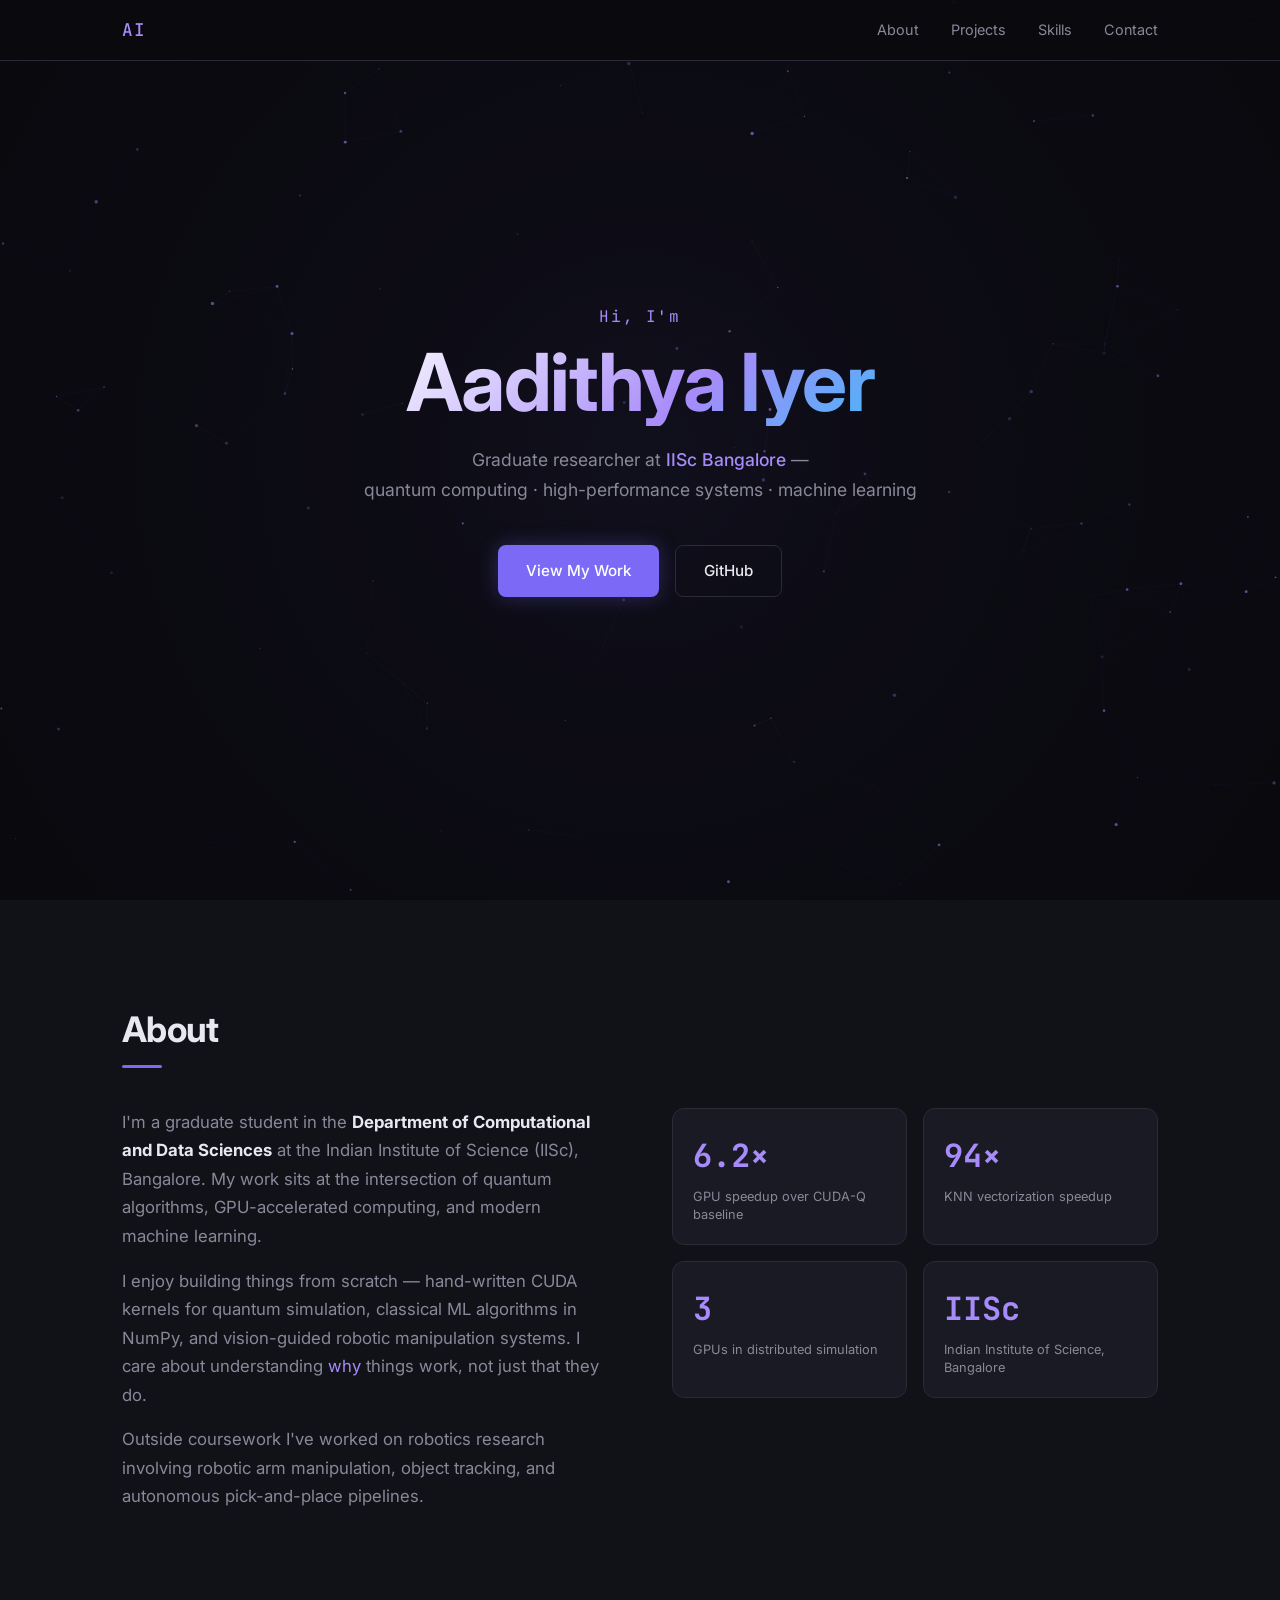
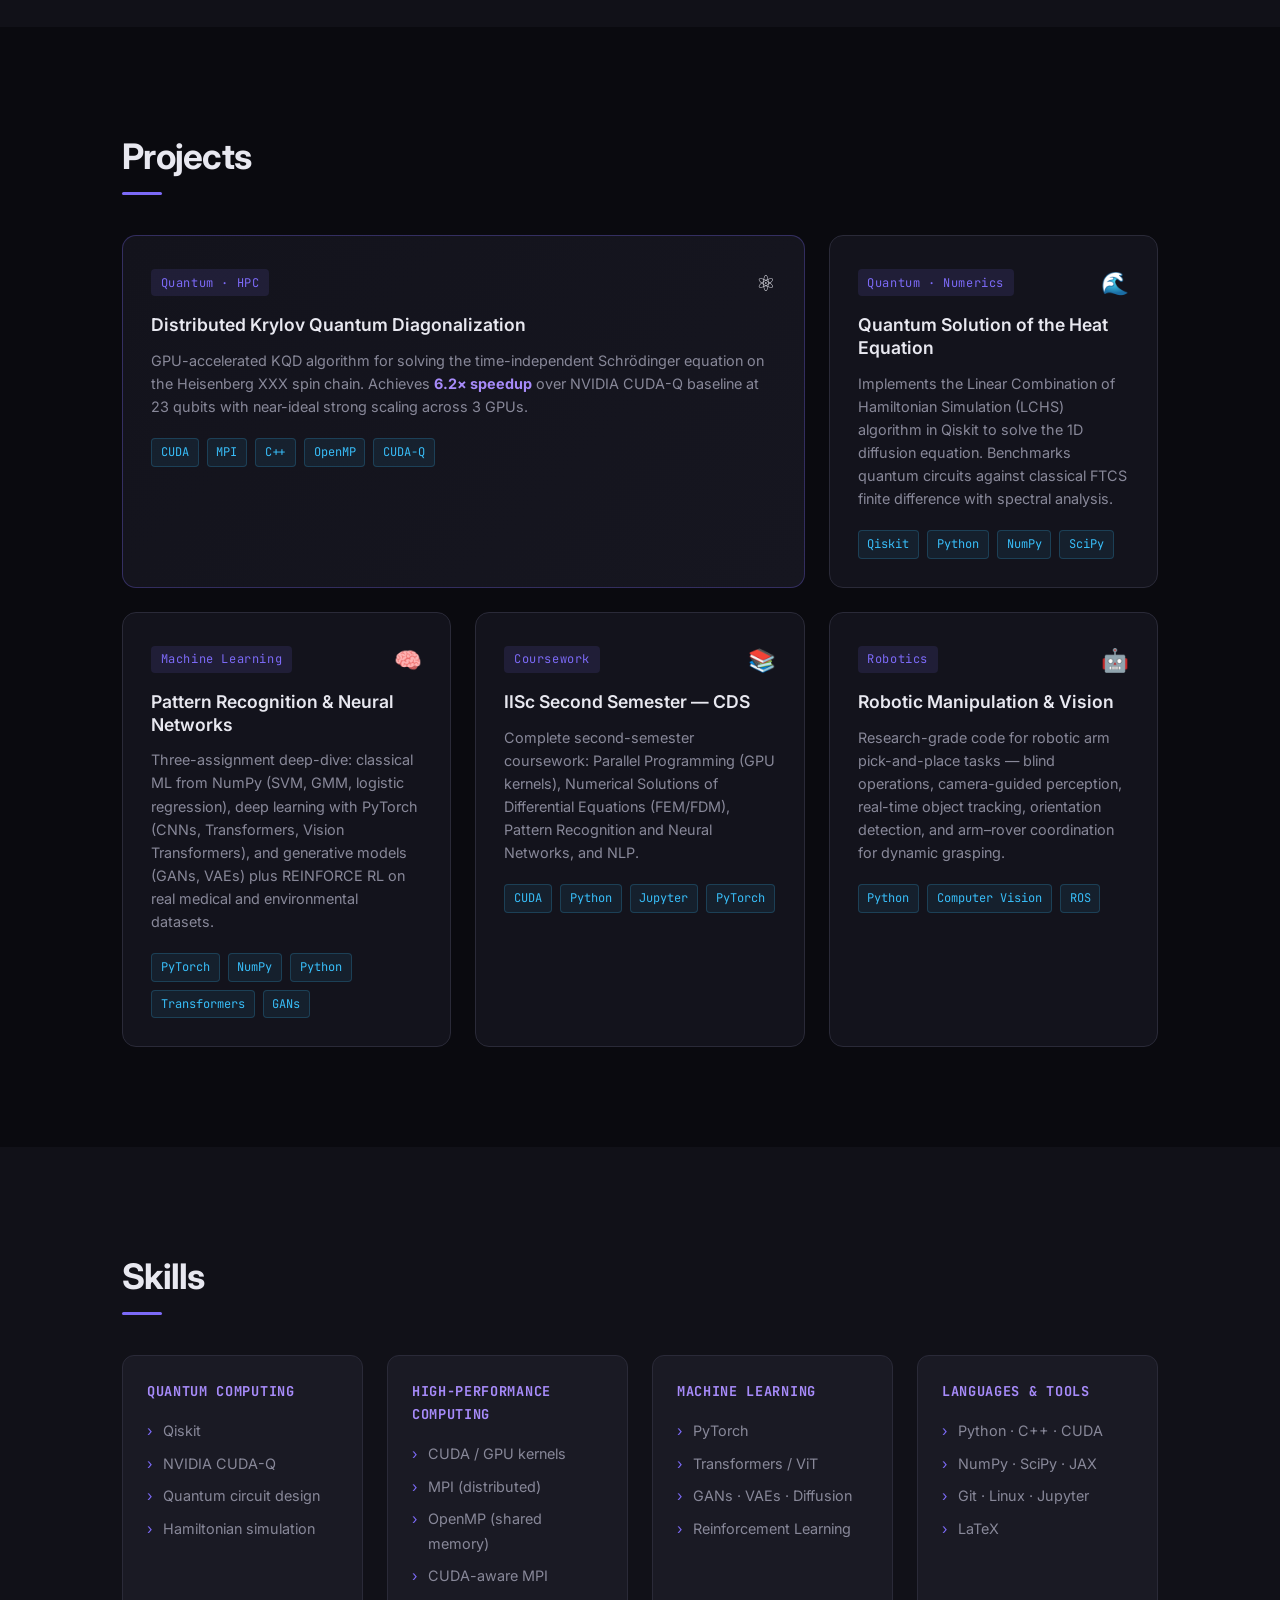
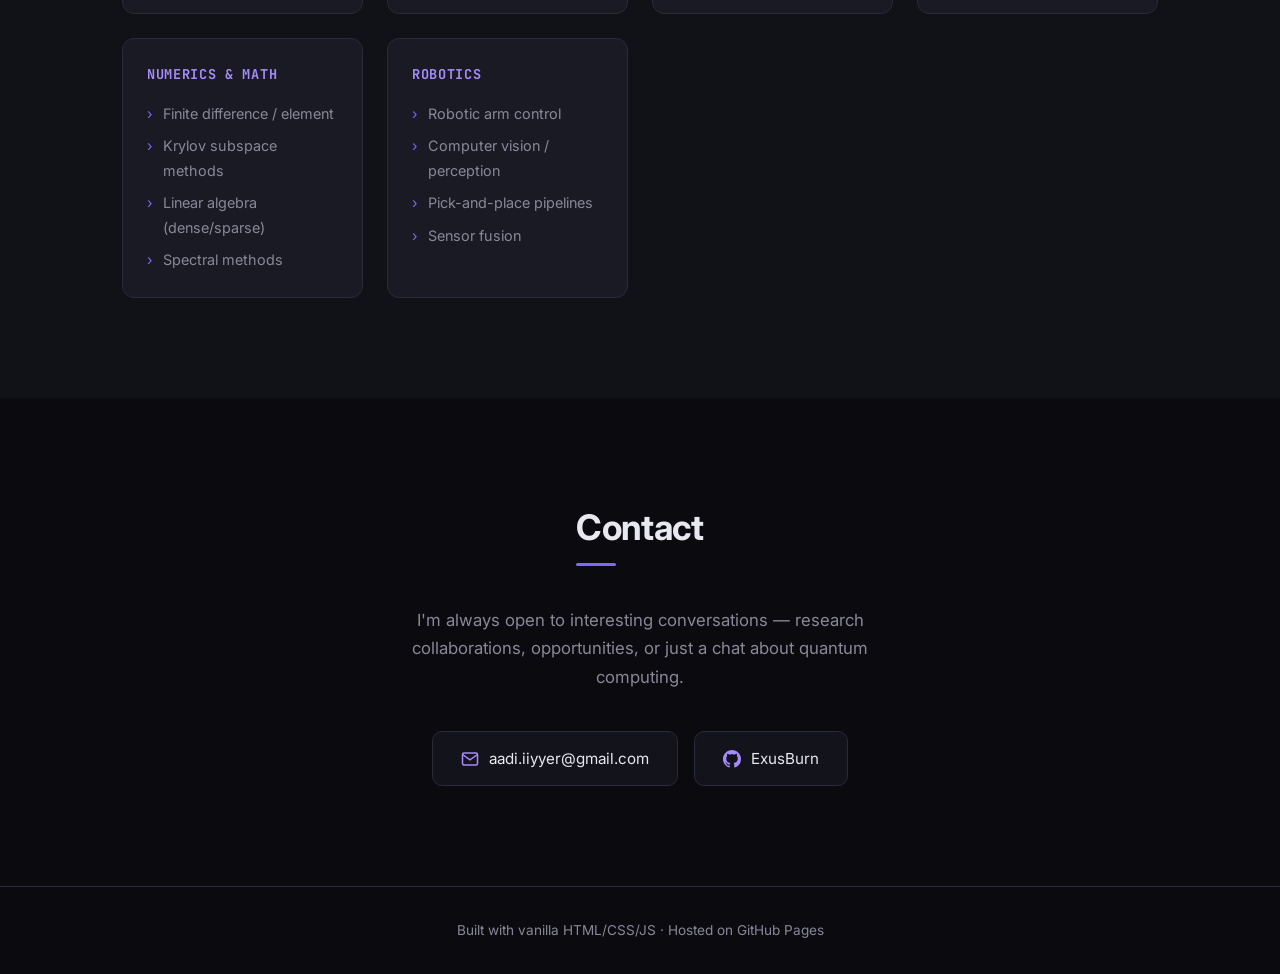
==== index.html @ f9889210 "Initial portfolio" ====
<!DOCTYPE html>
<html lang="en">
<head>
  <meta charset="UTF-8" />
  <meta name="viewport" content="width=device-width, initial-scale=1.0" />
  <title>Aadithya Iyer</title>
  <link rel="stylesheet" href="styles.css" />
  <link rel="preconnect" href="https://fonts.googleapis.com" />
  <link rel="preconnect" href="https://fonts.gstatic.com" crossorigin />
  <link href="https://fonts.googleapis.com/css2?family=Inter:wght@300;400;500;600;700&family=JetBrains+Mono:wght@400;500&display=swap" rel="stylesheet" />
</head>
<body>

  <!-- Navigation -->
  <nav id="navbar">
    <div class="nav-inner">
      <span class="nav-logo">AI</span>
      <ul class="nav-links">
        <li><a href="#about">About</a></li>
        <li><a href="#projects">Projects</a></li>
        <li><a href="#skills">Skills</a></li>
        <li><a href="#contact">Contact</a></li>
      </ul>
    </div>
  </nav>

  <!-- Hero -->
  <section id="hero">
    <div class="hero-content">
      <p class="hero-greeting">Hi, I'm</p>
      <h1 class="hero-name">Aadithya Iyer</h1>
      <p class="hero-tagline">
        Graduate researcher at <span class="accent">IISc Bangalore</span> —<br />
        quantum computing · high-performance systems · machine learning
      </p>
      <div class="hero-cta">
        <a href="#projects" class="btn btn-primary">View My Work</a>
        <a href="https://github.com/ExusBurn" target="_blank" rel="noopener" class="btn btn-ghost">GitHub</a>
      </div>
    </div>
    <div class="hero-bg">
      <canvas id="particle-canvas"></canvas>
    </div>
  </section>

  <!-- About -->
  <section id="about">
    <div class="container">
      <h2 class="section-title">About</h2>
      <div class="about-grid">
        <div class="about-text">
          <p>
            I'm a graduate student in the <strong>Department of Computational and Data Sciences</strong>
            at the Indian Institute of Science (IISc), Bangalore. My work sits at the intersection of
            quantum algorithms, GPU-accelerated computing, and modern machine learning.
          </p>
          <p>
            I enjoy building things from scratch — hand-written CUDA kernels for quantum simulation,
            classical ML algorithms in NumPy, and vision-guided robotic manipulation systems. I care
            about understanding <em>why</em> things work, not just that they do.
          </p>
          <p>
            Outside coursework I've worked on robotics research involving robotic arm manipulation,
            object tracking, and autonomous pick-and-place pipelines.
          </p>
        </div>
        <div class="about-stats">
          <div class="stat-card">
            <span class="stat-num">6.2×</span>
            <span class="stat-label">GPU speedup over CUDA-Q baseline</span>
          </div>
          <div class="stat-card">
            <span class="stat-num">94×</span>
            <span class="stat-label">KNN vectorization speedup</span>
          </div>
          <div class="stat-card">
            <span class="stat-num">3</span>
            <span class="stat-label">GPUs in distributed simulation</span>
          </div>
          <div class="stat-card">
            <span class="stat-num">IISc</span>
            <span class="stat-label">Indian Institute of Science, Bangalore</span>
          </div>
        </div>
      </div>
    </div>
  </section>

  <!-- Projects -->
  <section id="projects">
    <div class="container">
      <h2 class="section-title">Projects</h2>
      <div class="projects-grid">

        <a href="https://github.com/ExusBurn/Distributed-Krylov-Quantum-Diagonalization" target="_blank" rel="noopener" class="project-card featured">
          <div class="project-header">
            <span class="project-tag">Quantum · HPC</span>
            <span class="project-icon">⚛</span>
          </div>
          <h3>Distributed Krylov Quantum Diagonalization</h3>
          <p>
            GPU-accelerated KQD algorithm for solving the time-independent Schrödinger equation on the
            Heisenberg XXX spin chain. Achieves <strong>6.2× speedup</strong> over NVIDIA CUDA-Q baseline
            at 23 qubits with near-ideal strong scaling across 3 GPUs.
          </p>
          <div class="project-tech">
            <span>CUDA</span><span>MPI</span><span>C++</span><span>OpenMP</span><span>CUDA-Q</span>
          </div>
        </a>

        <a href="https://github.com/ExusBurn/SolvingLDE_QuantumComputing" target="_blank" rel="noopener" class="project-card">
          <div class="project-header">
            <span class="project-tag">Quantum · Numerics</span>
            <span class="project-icon">🌊</span>
          </div>
          <h3>Quantum Solution of the Heat Equation</h3>
          <p>
            Implements the Linear Combination of Hamiltonian Simulation (LCHS) algorithm in Qiskit to solve
            the 1D diffusion equation. Benchmarks quantum circuits against classical FTCS finite difference
            with spectral analysis.
          </p>
          <div class="project-tech">
            <span>Qiskit</span><span>Python</span><span>NumPy</span><span>SciPy</span>
          </div>
        </a>

        <a href="https://github.com/ExusBurn/PRNN_Assignments" target="_blank" rel="noopener" class="project-card">
          <div class="project-header">
            <span class="project-tag">Machine Learning</span>
            <span class="project-icon">🧠</span>
          </div>
          <h3>Pattern Recognition &amp; Neural Networks</h3>
          <p>
            Three-assignment deep-dive: classical ML from NumPy (SVM, GMM, logistic regression), deep learning
            with PyTorch (CNNs, Transformers, Vision Transformers), and generative models (GANs, VAEs) plus
            REINFORCE RL on real medical and environmental datasets.
          </p>
          <div class="project-tech">
            <span>PyTorch</span><span>NumPy</span><span>Python</span><span>Transformers</span><span>GANs</span>
          </div>
        </a>

        <a href="https://github.com/ExusBurn/IIScSecondSem" target="_blank" rel="noopener" class="project-card">
          <div class="project-header">
            <span class="project-tag">Coursework</span>
            <span class="project-icon">📚</span>
          </div>
          <h3>IISc Second Semester — CDS</h3>
          <p>
            Complete second-semester coursework: Parallel Programming (GPU kernels), Numerical Solutions of
            Differential Equations (FEM/FDM), Pattern Recognition and Neural Networks, and NLP.
          </p>
          <div class="project-tech">
            <span>CUDA</span><span>Python</span><span>Jupyter</span><span>PyTorch</span>
          </div>
        </a>

        <a href="https://github.com/ExusBurn/Codes" target="_blank" rel="noopener" class="project-card">
          <div class="project-header">
            <span class="project-tag">Robotics</span>
            <span class="project-icon">🤖</span>
          </div>
          <h3>Robotic Manipulation &amp; Vision</h3>
          <p>
            Research-grade code for robotic arm pick-and-place tasks — blind operations, camera-guided
            perception, real-time object tracking, orientation detection, and arm–rover coordination for
            dynamic grasping.
          </p>
          <div class="project-tech">
            <span>Python</span><span>Computer Vision</span><span>ROS</span>
          </div>
        </a>

      </div>
    </div>
  </section>

  <!-- Skills -->
  <section id="skills">
    <div class="container">
      <h2 class="section-title">Skills</h2>
      <div class="skills-grid">
        <div class="skill-group">
          <h4>Quantum Computing</h4>
          <ul>
            <li>Qiskit</li>
            <li>NVIDIA CUDA-Q</li>
            <li>Quantum circuit design</li>
            <li>Hamiltonian simulation</li>
          </ul>
        </div>
        <div class="skill-group">
          <h4>High-Performance Computing</h4>
          <ul>
            <li>CUDA / GPU kernels</li>
            <li>MPI (distributed)</li>
            <li>OpenMP (shared memory)</li>
            <li>CUDA-aware MPI</li>
          </ul>
        </div>
        <div class="skill-group">
          <h4>Machine Learning</h4>
          <ul>
            <li>PyTorch</li>
            <li>Transformers / ViT</li>
            <li>GANs · VAEs · Diffusion</li>
            <li>Reinforcement Learning</li>
          </ul>
        </div>
        <div class="skill-group">
          <h4>Languages &amp; Tools</h4>
          <ul>
            <li>Python · C++ · CUDA</li>
            <li>NumPy · SciPy · JAX</li>
            <li>Git · Linux · Jupyter</li>
            <li>LaTeX</li>
          </ul>
        </div>
        <div class="skill-group">
          <h4>Numerics &amp; Math</h4>
          <ul>
            <li>Finite difference / element</li>
            <li>Krylov subspace methods</li>
            <li>Linear algebra (dense/sparse)</li>
            <li>Spectral methods</li>
          </ul>
        </div>
        <div class="skill-group">
          <h4>Robotics</h4>
          <ul>
            <li>Robotic arm control</li>
            <li>Computer vision / perception</li>
            <li>Pick-and-place pipelines</li>
            <li>Sensor fusion</li>
          </ul>
        </div>
      </div>
    </div>
  </section>

  <!-- Contact -->
  <section id="contact">
    <div class="container">
      <h2 class="section-title">Contact</h2>
      <p class="contact-sub">I'm always open to interesting conversations — research collaborations, opportunities, or just a chat about quantum computing.</p>
      <div class="contact-links">
        <a href="mailto:aadi.iiyyer@gmail.com" class="contact-btn">
          <svg viewBox="0 0 24 24" fill="none" stroke="currentColor" stroke-width="2"><path d="M4 4h16c1.1 0 2 .9 2 2v12c0 1.1-.9 2-2 2H4c-1.1 0-2-.9-2-2V6c0-1.1.9-2 2-2z"/><polyline points="22,6 12,13 2,6"/></svg>
          aadi.iiyyer@gmail.com
        </a>
        <a href="https://github.com/ExusBurn" target="_blank" rel="noopener" class="contact-btn">
          <svg viewBox="0 0 24 24" fill="currentColor"><path d="M12 0C5.37 0 0 5.37 0 12c0 5.31 3.435 9.795 8.205 11.385.6.105.825-.255.825-.57 0-.285-.015-1.23-.015-2.235-3.015.555-3.795-.735-4.035-1.41-.135-.345-.72-1.41-1.23-1.695-.42-.225-1.02-.78-.015-.795.945-.015 1.62.87 1.845 1.23 1.08 1.815 2.805 1.305 3.495.99.105-.78.42-1.305.765-1.605-2.67-.3-5.46-1.335-5.46-5.925 0-1.305.465-2.385 1.23-3.225-.12-.3-.54-1.53.12-3.18 0 0 1.005-.315 3.3 1.23.96-.27 1.98-.405 3-.405s2.04.135 3 .405c2.295-1.56 3.3-1.23 3.3-1.23.66 1.65.24 2.88.12 3.18.765.84 1.23 1.905 1.23 3.225 0 4.605-2.805 5.625-5.475 5.925.435.375.81 1.095.81 2.22 0 1.605-.015 2.895-.015 3.3 0 .315.225.69.825.57A12.02 12.02 0 0 0 24 12c0-6.63-5.37-12-12-12z"/></svg>
          ExusBurn
        </a>
      </div>
    </div>
  </section>

  <footer>
    <p>Built with vanilla HTML/CSS/JS · Hosted on GitHub Pages</p>
  </footer>

  <script src="script.js"></script>
</body>
</html>
---- styles.css ----
/* ── Reset & Base ── */
*, *::before, *::after { box-sizing: border-box; margin: 0; padding: 0; }

:root {
  --bg:        #0a0a0f;
  --bg2:       #111118;
  --bg3:       #1a1a24;
  --border:    #2a2a38;
  --text:      #e8e8f0;
  --muted:     #888899;
  --accent:    #7c6af7;
  --accent2:   #a78bfa;
  --accent3:   #38bdf8;
  --card-bg:   #13131c;
  --font:      'Inter', sans-serif;
  --mono:      'JetBrains Mono', monospace;
}

html { scroll-behavior: smooth; }

body {
  background: var(--bg);
  color: var(--text);
  font-family: var(--font);
  font-size: 16px;
  line-height: 1.7;
  overflow-x: hidden;
}

a { color: inherit; text-decoration: none; }

/* ── Scrollbar ── */
::-webkit-scrollbar { width: 6px; }
::-webkit-scrollbar-track { background: var(--bg); }
::-webkit-scrollbar-thumb { background: var(--border); border-radius: 3px; }

/* ── Container ── */
.container {
  max-width: 1100px;
  margin: 0 auto;
  padding: 0 2rem;
}

/* ── Nav ── */
#navbar {
  position: fixed;
  top: 0; left: 0; right: 0;
  z-index: 100;
  background: rgba(10, 10, 15, 0.85);
  backdrop-filter: blur(12px);
  border-bottom: 1px solid var(--border);
  transition: background 0.3s;
}

.nav-inner {
  max-width: 1100px;
  margin: 0 auto;
  padding: 0 2rem;
  height: 60px;
  display: flex;
  align-items: center;
  justify-content: space-between;
}

.nav-logo {
  font-family: var(--mono);
  font-weight: 500;
  font-size: 1.1rem;
  color: var(--accent2);
  letter-spacing: 0.05em;
}

.nav-links {
  display: flex;
  gap: 2rem;
  list-style: none;
}

.nav-links a {
  font-size: 0.9rem;
  color: var(--muted);
  transition: color 0.2s;
}

.nav-links a:hover { color: var(--text); }

/* ── Hero ── */
#hero {
  position: relative;
  min-height: 100vh;
  display: flex;
  align-items: center;
  justify-content: center;
  text-align: center;
  overflow: hidden;
}

.hero-bg {
  position: absolute;
  inset: 0;
  z-index: 0;
}

#particle-canvas {
  width: 100%;
  height: 100%;
}

.hero-content {
  position: relative;
  z-index: 1;
  max-width: 700px;
  padding: 0 2rem;
}

.hero-greeting {
  font-size: 1rem;
  color: var(--accent2);
  font-family: var(--mono);
  letter-spacing: 0.1em;
  margin-bottom: 0.5rem;
  opacity: 0;
  animation: fadeUp 0.6s ease forwards 0.2s;
}

.hero-name {
  font-size: clamp(2.5rem, 7vw, 5rem);
  font-weight: 700;
  line-height: 1.1;
  letter-spacing: -0.02em;
  margin-bottom: 1.2rem;
  background: linear-gradient(135deg, #fff 0%, var(--accent2) 60%, var(--accent3) 100%);
  -webkit-background-clip: text;
  -webkit-text-fill-color: transparent;
  background-clip: text;
  opacity: 0;
  animation: fadeUp 0.6s ease forwards 0.4s;
}

.hero-tagline {
  font-size: 1.1rem;
  color: var(--muted);
  margin-bottom: 2.5rem;
  opacity: 0;
  animation: fadeUp 0.6s ease forwards 0.6s;
}

.hero-tagline .accent { color: var(--accent2); font-weight: 500; }

.hero-cta {
  display: flex;
  gap: 1rem;
  justify-content: center;
  flex-wrap: wrap;
  opacity: 0;
  animation: fadeUp 0.6s ease forwards 0.8s;
}

/* ── Buttons ── */
.btn {
  display: inline-flex;
  align-items: center;
  gap: 0.5rem;
  padding: 0.75rem 1.75rem;
  border-radius: 8px;
  font-size: 0.95rem;
  font-weight: 500;
  transition: all 0.2s;
  cursor: pointer;
  border: none;
}

.btn-primary {
  background: var(--accent);
  color: #fff;
  box-shadow: 0 0 20px rgba(124, 106, 247, 0.3);
}

.btn-primary:hover {
  background: var(--accent2);
  transform: translateY(-2px);
  box-shadow: 0 4px 30px rgba(124, 106, 247, 0.5);
}

.btn-ghost {
  background: transparent;
  color: var(--text);
  border: 1px solid var(--border);
}

.btn-ghost:hover {
  border-color: var(--accent);
  color: var(--accent2);
  transform: translateY(-2px);
}

/* ── Section shared ── */
section {
  padding: 100px 0;
}

.section-title {
  font-size: clamp(1.6rem, 3vw, 2.2rem);
  font-weight: 700;
  margin-bottom: 3rem;
  letter-spacing: -0.02em;
  position: relative;
  display: inline-block;
}

.section-title::after {
  content: '';
  position: absolute;
  left: 0; bottom: -8px;
  width: 40px; height: 3px;
  background: var(--accent);
  border-radius: 2px;
}

/* ── About ── */
#about { background: var(--bg2); }

.about-grid {
  display: grid;
  grid-template-columns: 1fr 1fr;
  gap: 4rem;
  align-items: start;
}

.about-text p {
  color: var(--muted);
  margin-bottom: 1rem;
  font-size: 1.05rem;
}

.about-text strong { color: var(--text); }
.about-text em { color: var(--accent2); font-style: normal; }

.about-stats {
  display: grid;
  grid-template-columns: 1fr 1fr;
  gap: 1rem;
}

.stat-card {
  background: var(--bg3);
  border: 1px solid var(--border);
  border-radius: 12px;
  padding: 1.25rem;
  display: flex;
  flex-direction: column;
  gap: 0.3rem;
  transition: border-color 0.2s, transform 0.2s;
}

.stat-card:hover {
  border-color: var(--accent);
  transform: translateY(-3px);
}

.stat-num {
  font-size: 2rem;
  font-weight: 700;
  font-family: var(--mono);
  color: var(--accent2);
}

.stat-label {
  font-size: 0.8rem;
  color: var(--muted);
  line-height: 1.4;
}

/* ── Projects ── */
#projects { background: var(--bg); }

.projects-grid {
  display: grid;
  grid-template-columns: repeat(auto-fill, minmax(320px, 1fr));
  gap: 1.5rem;
}

.project-card {
  display: block;
  background: var(--card-bg);
  border: 1px solid var(--border);
  border-radius: 14px;
  padding: 1.75rem;
  transition: all 0.25s;
  position: relative;
  overflow: hidden;
}

.project-card::before {
  content: '';
  position: absolute;
  inset: 0;
  background: radial-gradient(600px circle at var(--mouse-x, 50%) var(--mouse-y, 50%), rgba(124, 106, 247, 0.06), transparent 40%);
  opacity: 0;
  transition: opacity 0.3s;
}

.project-card:hover::before { opacity: 1; }

.project-card:hover {
  border-color: var(--accent);
  transform: translateY(-5px);
  box-shadow: 0 8px 40px rgba(124, 106, 247, 0.15);
}

.project-card.featured {
  grid-column: span 2;
  border-color: rgba(124, 106, 247, 0.3);
  background: linear-gradient(135deg, #13131c 0%, #161620 100%);
}

.project-header {
  display: flex;
  justify-content: space-between;
  align-items: center;
  margin-bottom: 0.75rem;
}

.project-tag {
  font-size: 0.75rem;
  font-family: var(--mono);
  color: var(--accent);
  background: rgba(124, 106, 247, 0.12);
  padding: 0.2rem 0.6rem;
  border-radius: 4px;
  letter-spacing: 0.05em;
}

.project-icon { font-size: 1.4rem; }

.project-card h3 {
  font-size: 1.1rem;
  font-weight: 600;
  margin-bottom: 0.75rem;
  color: var(--text);
  line-height: 1.3;
}

.project-card p {
  font-size: 0.9rem;
  color: var(--muted);
  line-height: 1.6;
  margin-bottom: 1.25rem;
}

.project-card strong { color: var(--accent2); }

.project-tech {
  display: flex;
  flex-wrap: wrap;
  gap: 0.5rem;
}

.project-tech span {
  font-size: 0.75rem;
  font-family: var(--mono);
  color: var(--accent3);
  background: rgba(56, 189, 248, 0.08);
  border: 1px solid rgba(56, 189, 248, 0.2);
  padding: 0.2rem 0.55rem;
  border-radius: 4px;
}

/* ── Skills ── */
#skills { background: var(--bg2); }

.skills-grid {
  display: grid;
  grid-template-columns: repeat(auto-fill, minmax(200px, 1fr));
  gap: 1.5rem;
}

.skill-group {
  background: var(--bg3);
  border: 1px solid var(--border);
  border-radius: 12px;
  padding: 1.5rem;
  transition: border-color 0.2s;
}

.skill-group:hover { border-color: var(--accent); }

.skill-group h4 {
  font-size: 0.85rem;
  font-family: var(--mono);
  color: var(--accent2);
  letter-spacing: 0.05em;
  text-transform: uppercase;
  margin-bottom: 1rem;
}

.skill-group ul {
  list-style: none;
  display: flex;
  flex-direction: column;
  gap: 0.5rem;
}

.skill-group li {
  font-size: 0.9rem;
  color: var(--muted);
  padding-left: 1rem;
  position: relative;
}

.skill-group li::before {
  content: '›';
  position: absolute;
  left: 0;
  color: var(--accent);
}

/* ── Contact ── */
#contact { background: var(--bg); text-align: center; }

.contact-sub {
  color: var(--muted);
  max-width: 500px;
  margin: 0 auto 2.5rem;
  font-size: 1.05rem;
}

.contact-links {
  display: flex;
  gap: 1rem;
  justify-content: center;
  flex-wrap: wrap;
}

.contact-btn {
  display: inline-flex;
  align-items: center;
  gap: 0.6rem;
  padding: 0.85rem 1.75rem;
  border-radius: 10px;
  border: 1px solid var(--border);
  background: var(--card-bg);
  font-size: 0.95rem;
  color: var(--text);
  transition: all 0.2s;
}

.contact-btn svg {
  width: 18px;
  height: 18px;
  color: var(--accent2);
  flex-shrink: 0;
}

.contact-btn:hover {
  border-color: var(--accent);
  transform: translateY(-3px);
  box-shadow: 0 4px 20px rgba(124, 106, 247, 0.2);
  color: var(--accent2);
}

/* ── Footer ── */
footer {
  text-align: center;
  padding: 2rem;
  border-top: 1px solid var(--border);
  color: var(--muted);
  font-size: 0.85rem;
}

/* ── Animations ── */
@keyframes fadeUp {
  from { opacity: 0; transform: translateY(20px); }
  to   { opacity: 1; transform: translateY(0); }
}

.reveal {
  opacity: 0;
  transform: translateY(30px);
  transition: opacity 0.6s ease, transform 0.6s ease;
}

.reveal.visible {
  opacity: 1;
  transform: translateY(0);
}

/* ── Responsive ── */
@media (max-width: 768px) {
  .about-grid {
    grid-template-columns: 1fr;
    gap: 2.5rem;
  }

  .project-card.featured {
    grid-column: span 1;
  }

  .nav-links {
    gap: 1.2rem;
  }

  section { padding: 70px 0; }
}

@media (max-width: 480px) {
  .nav-links { display: none; }
  .about-stats { grid-template-columns: 1fr 1fr; }
}
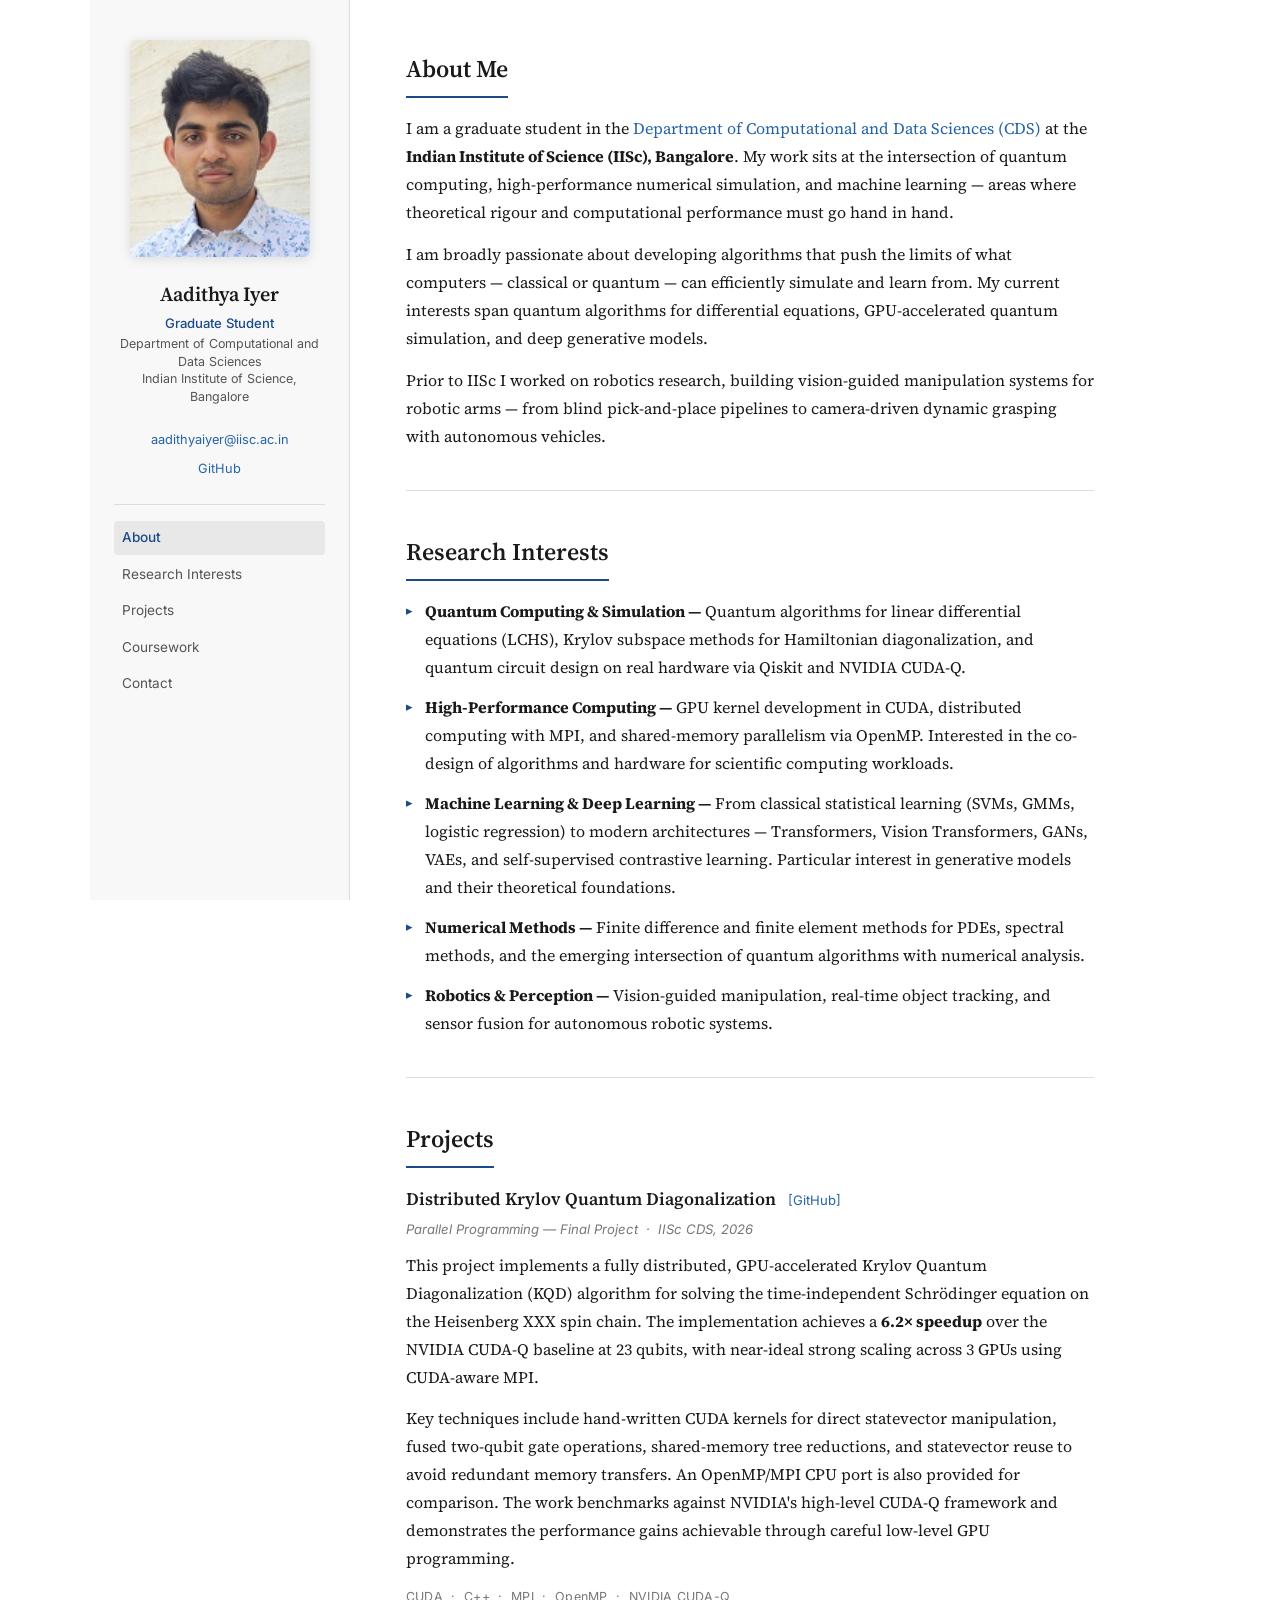
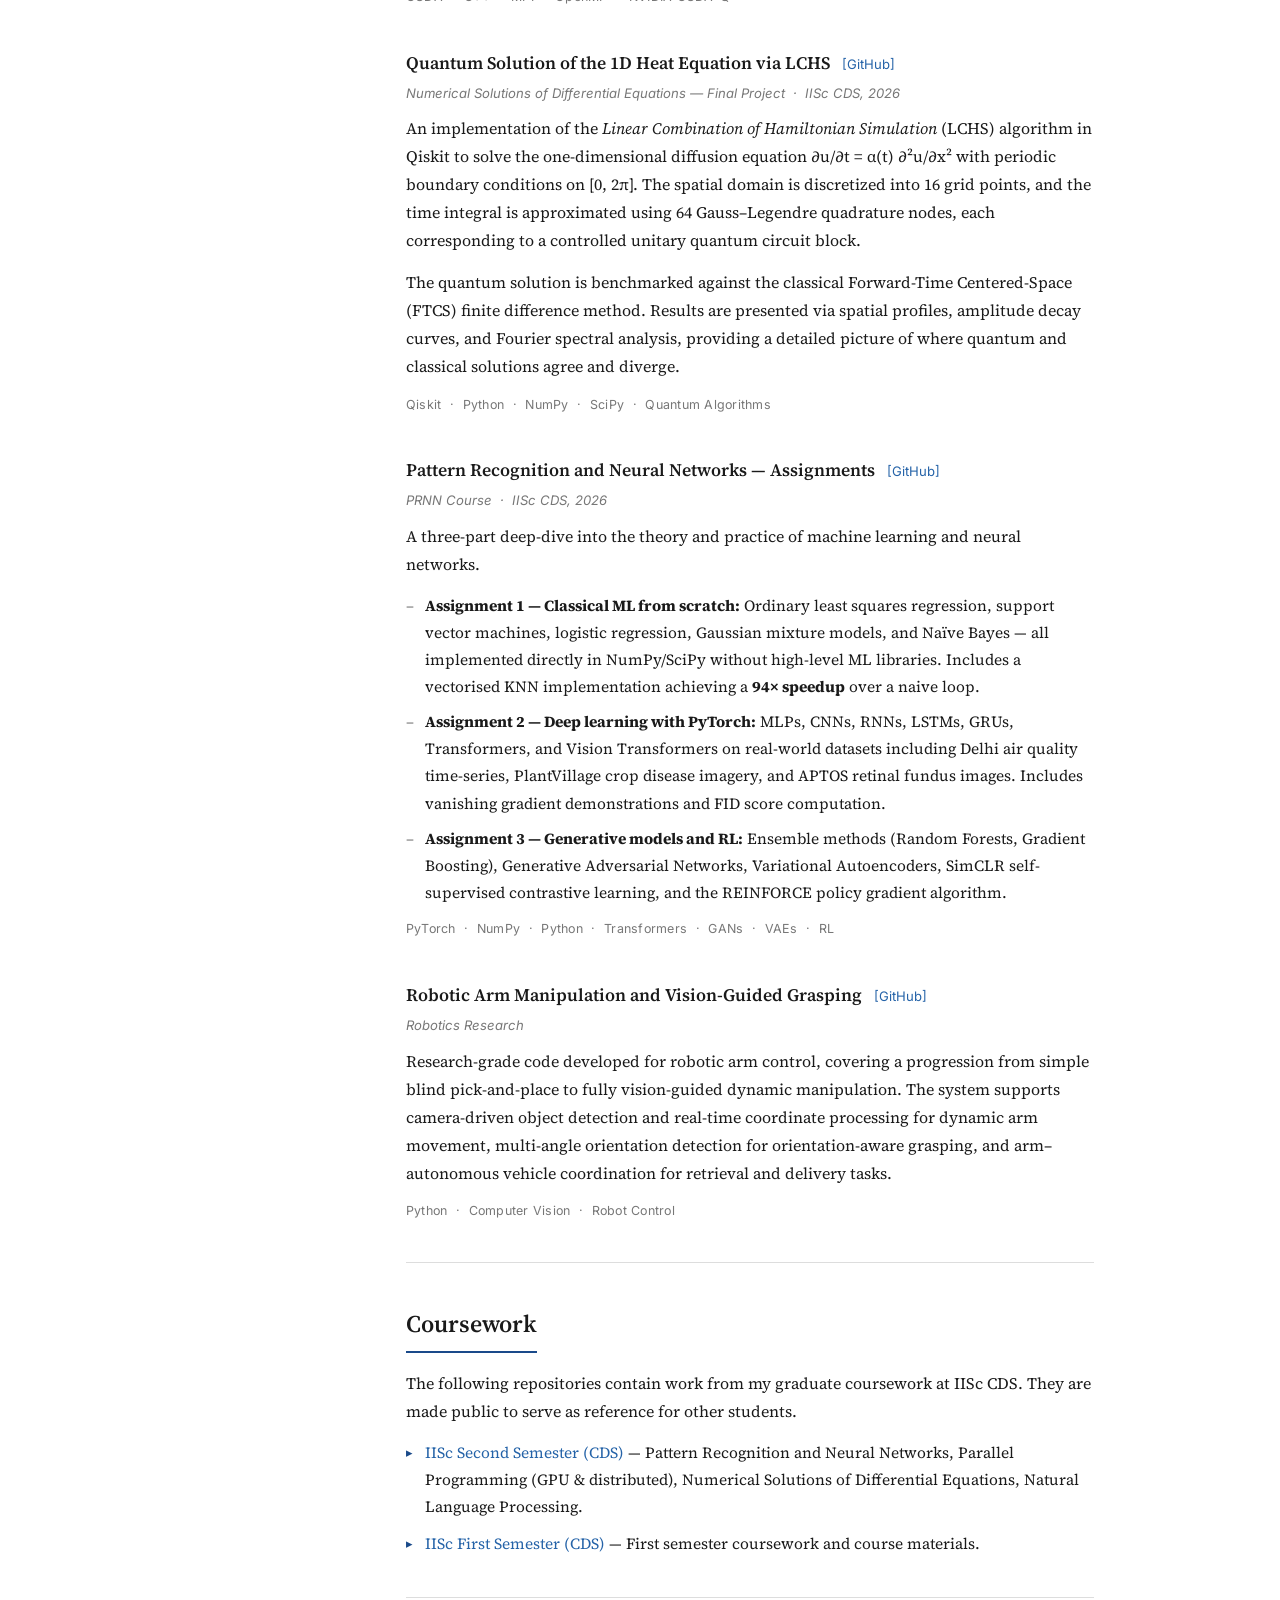
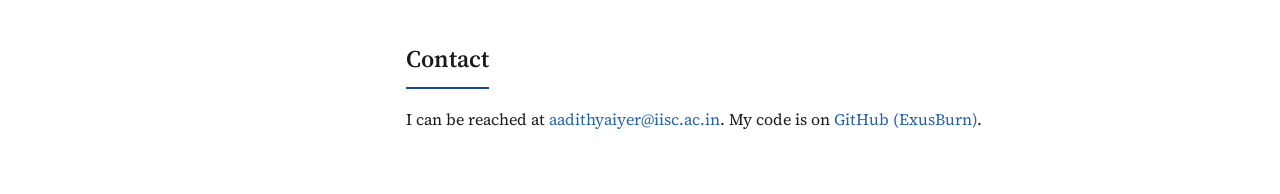
==== commit 9549fbed: "Redesign: academic CV style" ====
--- a/index.html
+++ b/index.html
@@ -6,259 +6,233 @@
   <title>Aadithya Iyer</title>
   <link rel="stylesheet" href="styles.css" />
   <link rel="preconnect" href="https://fonts.googleapis.com" />
-  <link rel="preconnect" href="https://fonts.gstatic.com" crossorigin />
-  <link href="https://fonts.googleapis.com/css2?family=Inter:wght@300;400;500;600;700&family=JetBrains+Mono:wght@400;500&display=swap" rel="stylesheet" />
+  <link href="https://fonts.googleapis.com/css2?family=Source+Serif+4:ital,wght@0,300;0,400;0,600;1,400&family=Inter:wght@400;500;600&display=swap" rel="stylesheet" />
 </head>
 <body>
 
-  <!-- Navigation -->
-  <nav id="navbar">
-    <div class="nav-inner">
-      <span class="nav-logo">AI</span>
-      <ul class="nav-links">
-        <li><a href="#about">About</a></li>
-        <li><a href="#projects">Projects</a></li>
-        <li><a href="#skills">Skills</a></li>
-        <li><a href="#contact">Contact</a></li>
-      </ul>
-    </div>
-  </nav>
-
-  <!-- Hero -->
-  <section id="hero">
-    <div class="hero-content">
-      <p class="hero-greeting">Hi, I'm</p>
-      <h1 class="hero-name">Aadithya Iyer</h1>
-      <p class="hero-tagline">
-        Graduate researcher at <span class="accent">IISc Bangalore</span> —<br />
-        quantum computing · high-performance systems · machine learning
-      </p>
-      <div class="hero-cta">
-        <a href="#projects" class="btn btn-primary">View My Work</a>
-        <a href="https://github.com/ExusBurn" target="_blank" rel="noopener" class="btn btn-ghost">GitHub</a>
+  <div class="page-wrapper">
+
+    <!-- Left sidebar / nav -->
+    <aside class="sidebar">
+      <div class="sidebar-photo">
+        <img src="photo.jpg" alt="Aadithya Iyer" onerror="this.style.display='none'" />
       </div>
-    </div>
-    <div class="hero-bg">
-      <canvas id="particle-canvas"></canvas>
-    </div>
-  </section>
-
-  <!-- About -->
-  <section id="about">
-    <div class="container">
-      <h2 class="section-title">About</h2>
-      <div class="about-grid">
-        <div class="about-text">
-          <p>
-            I'm a graduate student in the <strong>Department of Computational and Data Sciences</strong>
-            at the Indian Institute of Science (IISc), Bangalore. My work sits at the intersection of
-            quantum algorithms, GPU-accelerated computing, and modern machine learning.
-          </p>
-          <p>
-            I enjoy building things from scratch — hand-written CUDA kernels for quantum simulation,
-            classical ML algorithms in NumPy, and vision-guided robotic manipulation systems. I care
-            about understanding <em>why</em> things work, not just that they do.
-          </p>
-          <p>
-            Outside coursework I've worked on robotics research involving robotic arm manipulation,
-            object tracking, and autonomous pick-and-place pipelines.
-          </p>
-        </div>
-        <div class="about-stats">
-          <div class="stat-card">
-            <span class="stat-num">6.2×</span>
-            <span class="stat-label">GPU speedup over CUDA-Q baseline</span>
-          </div>
-          <div class="stat-card">
-            <span class="stat-num">94×</span>
-            <span class="stat-label">KNN vectorization speedup</span>
-          </div>
-          <div class="stat-card">
-            <span class="stat-num">3</span>
-            <span class="stat-label">GPUs in distributed simulation</span>
-          </div>
-          <div class="stat-card">
-            <span class="stat-num">IISc</span>
-            <span class="stat-label">Indian Institute of Science, Bangalore</span>
-          </div>
-        </div>
+      <div class="sidebar-info">
+        <h1 class="sidebar-name">Aadithya Iyer</h1>
+        <p class="sidebar-title">Graduate Student</p>
+        <p class="sidebar-affil">Department of Computational and Data Sciences</p>
+        <p class="sidebar-affil">Indian Institute of Science, Bangalore</p>
       </div>
-    </div>
-  </section>
-
-  <!-- Projects -->
-  <section id="projects">
-    <div class="container">
-      <h2 class="section-title">Projects</h2>
-      <div class="projects-grid">
-
-        <a href="https://github.com/ExusBurn/Distributed-Krylov-Quantum-Diagonalization" target="_blank" rel="noopener" class="project-card featured">
-          <div class="project-header">
-            <span class="project-tag">Quantum · HPC</span>
-            <span class="project-icon">⚛</span>
-          </div>
-          <h3>Distributed Krylov Quantum Diagonalization</h3>
-          <p>
-            GPU-accelerated KQD algorithm for solving the time-independent Schrödinger equation on the
-            Heisenberg XXX spin chain. Achieves <strong>6.2× speedup</strong> over NVIDIA CUDA-Q baseline
-            at 23 qubits with near-ideal strong scaling across 3 GPUs.
-          </p>
-          <div class="project-tech">
-            <span>CUDA</span><span>MPI</span><span>C++</span><span>OpenMP</span><span>CUDA-Q</span>
-          </div>
-        </a>
-
-        <a href="https://github.com/ExusBurn/SolvingLDE_QuantumComputing" target="_blank" rel="noopener" class="project-card">
-          <div class="project-header">
-            <span class="project-tag">Quantum · Numerics</span>
-            <span class="project-icon">🌊</span>
-          </div>
-          <h3>Quantum Solution of the Heat Equation</h3>
-          <p>
-            Implements the Linear Combination of Hamiltonian Simulation (LCHS) algorithm in Qiskit to solve
-            the 1D diffusion equation. Benchmarks quantum circuits against classical FTCS finite difference
-            with spectral analysis.
-          </p>
-          <div class="project-tech">
-            <span>Qiskit</span><span>Python</span><span>NumPy</span><span>SciPy</span>
-          </div>
-        </a>
-
-        <a href="https://github.com/ExusBurn/PRNN_Assignments" target="_blank" rel="noopener" class="project-card">
-          <div class="project-header">
-            <span class="project-tag">Machine Learning</span>
-            <span class="project-icon">🧠</span>
-          </div>
-          <h3>Pattern Recognition &amp; Neural Networks</h3>
-          <p>
-            Three-assignment deep-dive: classical ML from NumPy (SVM, GMM, logistic regression), deep learning
-            with PyTorch (CNNs, Transformers, Vision Transformers), and generative models (GANs, VAEs) plus
-            REINFORCE RL on real medical and environmental datasets.
-          </p>
-          <div class="project-tech">
-            <span>PyTorch</span><span>NumPy</span><span>Python</span><span>Transformers</span><span>GANs</span>
-          </div>
-        </a>
-
-        <a href="https://github.com/ExusBurn/IIScSecondSem" target="_blank" rel="noopener" class="project-card">
-          <div class="project-header">
-            <span class="project-tag">Coursework</span>
-            <span class="project-icon">📚</span>
-          </div>
-          <h3>IISc Second Semester — CDS</h3>
-          <p>
-            Complete second-semester coursework: Parallel Programming (GPU kernels), Numerical Solutions of
-            Differential Equations (FEM/FDM), Pattern Recognition and Neural Networks, and NLP.
-          </p>
-          <div class="project-tech">
-            <span>CUDA</span><span>Python</span><span>Jupyter</span><span>PyTorch</span>
-          </div>
-        </a>
-
-        <a href="https://github.com/ExusBurn/Codes" target="_blank" rel="noopener" class="project-card">
-          <div class="project-header">
-            <span class="project-tag">Robotics</span>
-            <span class="project-icon">🤖</span>
-          </div>
-          <h3>Robotic Manipulation &amp; Vision</h3>
-          <p>
-            Research-grade code for robotic arm pick-and-place tasks — blind operations, camera-guided
-            perception, real-time object tracking, orientation detection, and arm–rover coordination for
-            dynamic grasping.
-          </p>
-          <div class="project-tech">
-            <span>Python</span><span>Computer Vision</span><span>ROS</span>
-          </div>
-        </a>
-
+      <div class="sidebar-contact">
+        <a href="mailto:aadithyaiyer@iisc.ac.in">aadithyaiyer@iisc.ac.in</a>
+        <a href="https://github.com/ExusBurn" target="_blank" rel="noopener">GitHub</a>
       </div>
-    </div>
-  </section>
-
-  <!-- Skills -->
-  <section id="skills">
-    <div class="container">
-      <h2 class="section-title">Skills</h2>
-      <div class="skills-grid">
-        <div class="skill-group">
-          <h4>Quantum Computing</h4>
+      <nav class="sidebar-nav">
+        <a href="#about">About</a>
+        <a href="#research">Research Interests</a>
+        <a href="#projects">Projects</a>
+        <a href="#coursework">Coursework</a>
+        <a href="#contact">Contact</a>
+      </nav>
+    </aside>
+
+    <!-- Main content -->
+    <main class="content">
+
+      <!-- About -->
+      <section id="about">
+        <h2>About Me</h2>
+        <p>
+          I am a graduate student in the <a href="https://cds.iisc.ac.in/" target="_blank">Department of Computational
+          and Data Sciences (CDS)</a> at the <strong>Indian Institute of Science (IISc), Bangalore</strong>.
+          My work sits at the intersection of quantum computing, high-performance numerical simulation,
+          and machine learning — areas where theoretical rigour and computational performance must go hand in hand.
+        </p>
+        <p>
+          I am broadly passionate about developing algorithms that push the limits of what computers —
+          classical or quantum — can efficiently simulate and learn from. My current interests span
+          quantum algorithms for differential equations, GPU-accelerated quantum simulation, and
+          deep generative models.
+        </p>
+        <p>
+          Prior to IISc I worked on robotics research, building vision-guided manipulation systems
+          for robotic arms — from blind pick-and-place pipelines to camera-driven dynamic grasping
+          with autonomous vehicles.
+        </p>
+      </section>
+
+      <hr />
+
+      <!-- Research Interests -->
+      <section id="research">
+        <h2>Research Interests</h2>
+        <ul class="interest-list">
+          <li>
+            <strong>Quantum Computing &amp; Simulation —</strong>
+            Quantum algorithms for linear differential equations (LCHS), Krylov subspace methods
+            for Hamiltonian diagonalization, and quantum circuit design on real hardware via Qiskit
+            and NVIDIA CUDA-Q.
+          </li>
+          <li>
+            <strong>High-Performance Computing —</strong>
+            GPU kernel development in CUDA, distributed computing with MPI, and shared-memory
+            parallelism via OpenMP. Interested in the co-design of algorithms and hardware for
+            scientific computing workloads.
+          </li>
+          <li>
+            <strong>Machine Learning &amp; Deep Learning —</strong>
+            From classical statistical learning (SVMs, GMMs, logistic regression) to modern
+            architectures — Transformers, Vision Transformers, GANs, VAEs, and self-supervised
+            contrastive learning. Particular interest in generative models and their theoretical foundations.
+          </li>
+          <li>
+            <strong>Numerical Methods —</strong>
+            Finite difference and finite element methods for PDEs, spectral methods,
+            and the emerging intersection of quantum algorithms with numerical analysis.
+          </li>
+          <li>
+            <strong>Robotics &amp; Perception —</strong>
+            Vision-guided manipulation, real-time object tracking, and sensor fusion
+            for autonomous robotic systems.
+          </li>
+        </ul>
+      </section>
+
+      <hr />
+
+      <!-- Projects -->
+      <section id="projects">
+        <h2>Projects</h2>
+
+        <div class="project">
+          <div class="project-title-row">
+            <h3>Distributed Krylov Quantum Diagonalization</h3>
+            <a href="https://github.com/ExusBurn/Distributed-Krylov-Quantum-Diagonalization" target="_blank" class="proj-link">[GitHub]</a>
+          </div>
+          <p class="proj-meta">Parallel Programming — Final Project &nbsp;·&nbsp; IISc CDS, 2026</p>
+          <p>
+            This project implements a fully distributed, GPU-accelerated Krylov Quantum Diagonalization
+            (KQD) algorithm for solving the time-independent Schrödinger equation on the Heisenberg XXX
+            spin chain. The implementation achieves a <strong>6.2× speedup</strong> over the NVIDIA CUDA-Q
+            baseline at 23 qubits, with near-ideal strong scaling across 3 GPUs using CUDA-aware MPI.
+          </p>
+          <p>
+            Key techniques include hand-written CUDA kernels for direct statevector manipulation,
+            fused two-qubit gate operations, shared-memory tree reductions, and statevector reuse
+            to avoid redundant memory transfers. An OpenMP/MPI CPU port is also provided for comparison.
+            The work benchmarks against NVIDIA's high-level CUDA-Q framework and demonstrates the
+            performance gains achievable through careful low-level GPU programming.
+          </p>
+          <p class="proj-tags">CUDA &nbsp;·&nbsp; C++ &nbsp;·&nbsp; MPI &nbsp;·&nbsp; OpenMP &nbsp;·&nbsp; NVIDIA CUDA-Q</p>
+        </div>
+
+        <div class="project">
+          <div class="project-title-row">
+            <h3>Quantum Solution of the 1D Heat Equation via LCHS</h3>
+            <a href="https://github.com/ExusBurn/SolvingLDE_QuantumComputing" target="_blank" class="proj-link">[GitHub]</a>
+          </div>
+          <p class="proj-meta">Numerical Solutions of Differential Equations — Final Project &nbsp;·&nbsp; IISc CDS, 2026</p>
+          <p>
+            An implementation of the <em>Linear Combination of Hamiltonian Simulation</em> (LCHS) algorithm
+            in Qiskit to solve the one-dimensional diffusion equation
+            ∂u/∂t = α(t) ∂²u/∂x² with periodic boundary conditions on [0, 2π].
+            The spatial domain is discretized into 16 grid points, and the time integral is approximated
+            using 64 Gauss–Legendre quadrature nodes, each corresponding to a controlled unitary
+            quantum circuit block.
+          </p>
+          <p>
+            The quantum solution is benchmarked against the classical Forward-Time Centered-Space (FTCS)
+            finite difference method. Results are presented via spatial profiles, amplitude decay curves,
+            and Fourier spectral analysis, providing a detailed picture of where quantum and classical
+            solutions agree and diverge.
+          </p>
+          <p class="proj-tags">Qiskit &nbsp;·&nbsp; Python &nbsp;·&nbsp; NumPy &nbsp;·&nbsp; SciPy &nbsp;·&nbsp; Quantum Algorithms</p>
+        </div>
+
+        <div class="project">
+          <div class="project-title-row">
+            <h3>Pattern Recognition and Neural Networks — Assignments</h3>
+            <a href="https://github.com/ExusBurn/PRNN_Assignments" target="_blank" class="proj-link">[GitHub]</a>
+          </div>
+          <p class="proj-meta">PRNN Course &nbsp;·&nbsp; IISc CDS, 2026</p>
+          <p>
+            A three-part deep-dive into the theory and practice of machine learning and neural networks.
+          </p>
           <ul>
-            <li>Qiskit</li>
-            <li>NVIDIA CUDA-Q</li>
-            <li>Quantum circuit design</li>
-            <li>Hamiltonian simulation</li>
+            <li>
+              <strong>Assignment 1 — Classical ML from scratch:</strong> Ordinary least squares regression,
+              support vector machines, logistic regression, Gaussian mixture models, and Naïve Bayes —
+              all implemented directly in NumPy/SciPy without high-level ML libraries.
+              Includes a vectorised KNN implementation achieving a <strong>94× speedup</strong> over a naive loop.
+            </li>
+            <li>
+              <strong>Assignment 2 — Deep learning with PyTorch:</strong> MLPs, CNNs, RNNs, LSTMs, GRUs,
+              Transformers, and Vision Transformers on real-world datasets including Delhi air quality
+              time-series, PlantVillage crop disease imagery, and APTOS retinal fundus images.
+              Includes vanishing gradient demonstrations and FID score computation.
+            </li>
+            <li>
+              <strong>Assignment 3 — Generative models and RL:</strong> Ensemble methods (Random Forests,
+              Gradient Boosting), Generative Adversarial Networks, Variational Autoencoders,
+              SimCLR self-supervised contrastive learning, and the REINFORCE policy gradient algorithm.
+            </li>
           </ul>
-        </div>
-        <div class="skill-group">
-          <h4>High-Performance Computing</h4>
-          <ul>
-            <li>CUDA / GPU kernels</li>
-            <li>MPI (distributed)</li>
-            <li>OpenMP (shared memory)</li>
-            <li>CUDA-aware MPI</li>
-          </ul>
-        </div>
-        <div class="skill-group">
-          <h4>Machine Learning</h4>
-          <ul>
-            <li>PyTorch</li>
-            <li>Transformers / ViT</li>
-            <li>GANs · VAEs · Diffusion</li>
-            <li>Reinforcement Learning</li>
-          </ul>
-        </div>
-        <div class="skill-group">
-          <h4>Languages &amp; Tools</h4>
-          <ul>
-            <li>Python · C++ · CUDA</li>
-            <li>NumPy · SciPy · JAX</li>
-            <li>Git · Linux · Jupyter</li>
-            <li>LaTeX</li>
-          </ul>
-        </div>
-        <div class="skill-group">
-          <h4>Numerics &amp; Math</h4>
-          <ul>
-            <li>Finite difference / element</li>
-            <li>Krylov subspace methods</li>
-            <li>Linear algebra (dense/sparse)</li>
-            <li>Spectral methods</li>
-          </ul>
-        </div>
-        <div class="skill-group">
-          <h4>Robotics</h4>
-          <ul>
-            <li>Robotic arm control</li>
-            <li>Computer vision / perception</li>
-            <li>Pick-and-place pipelines</li>
-            <li>Sensor fusion</li>
-          </ul>
-        </div>
-      </div>
-    </div>
-  </section>
-
-  <!-- Contact -->
-  <section id="contact">
-    <div class="container">
-      <h2 class="section-title">Contact</h2>
-      <p class="contact-sub">I'm always open to interesting conversations — research collaborations, opportunities, or just a chat about quantum computing.</p>
-      <div class="contact-links">
-        <a href="mailto:aadi.iiyyer@gmail.com" class="contact-btn">
-          <svg viewBox="0 0 24 24" fill="none" stroke="currentColor" stroke-width="2"><path d="M4 4h16c1.1 0 2 .9 2 2v12c0 1.1-.9 2-2 2H4c-1.1 0-2-.9-2-2V6c0-1.1.9-2 2-2z"/><polyline points="22,6 12,13 2,6"/></svg>
-          aadi.iiyyer@gmail.com
-        </a>
-        <a href="https://github.com/ExusBurn" target="_blank" rel="noopener" class="contact-btn">
-          <svg viewBox="0 0 24 24" fill="currentColor"><path d="M12 0C5.37 0 0 5.37 0 12c0 5.31 3.435 9.795 8.205 11.385.6.105.825-.255.825-.57 0-.285-.015-1.23-.015-2.235-3.015.555-3.795-.735-4.035-1.41-.135-.345-.72-1.41-1.23-1.695-.42-.225-1.02-.78-.015-.795.945-.015 1.62.87 1.845 1.23 1.08 1.815 2.805 1.305 3.495.99.105-.78.42-1.305.765-1.605-2.67-.3-5.46-1.335-5.46-5.925 0-1.305.465-2.385 1.23-3.225-.12-.3-.54-1.53.12-3.18 0 0 1.005-.315 3.3 1.23.96-.27 1.98-.405 3-.405s2.04.135 3 .405c2.295-1.56 3.3-1.23 3.3-1.23.66 1.65.24 2.88.12 3.18.765.84 1.23 1.905 1.23 3.225 0 4.605-2.805 5.625-5.475 5.925.435.375.81 1.095.81 2.22 0 1.605-.015 2.895-.015 3.3 0 .315.225.69.825.57A12.02 12.02 0 0 0 24 12c0-6.63-5.37-12-12-12z"/></svg>
-          ExusBurn
-        </a>
-      </div>
-    </div>
-  </section>
-
-  <footer>
-    <p>Built with vanilla HTML/CSS/JS · Hosted on GitHub Pages</p>
-  </footer>
+          <p class="proj-tags">PyTorch &nbsp;·&nbsp; NumPy &nbsp;·&nbsp; Python &nbsp;·&nbsp; Transformers &nbsp;·&nbsp; GANs &nbsp;·&nbsp; VAEs &nbsp;·&nbsp; RL</p>
+        </div>
+
+        <div class="project">
+          <div class="project-title-row">
+            <h3>Robotic Arm Manipulation and Vision-Guided Grasping</h3>
+            <a href="https://github.com/ExusBurn/Codes" target="_blank" class="proj-link">[GitHub]</a>
+          </div>
+          <p class="proj-meta">Robotics Research</p>
+          <p>
+            Research-grade code developed for robotic arm control, covering a progression from
+            simple blind pick-and-place to fully vision-guided dynamic manipulation.
+            The system supports camera-driven object detection and real-time coordinate processing
+            for dynamic arm movement, multi-angle orientation detection for orientation-aware grasping,
+            and arm–autonomous vehicle coordination for retrieval and delivery tasks.
+          </p>
+          <p class="proj-tags">Python &nbsp;·&nbsp; Computer Vision &nbsp;·&nbsp; Robot Control</p>
+        </div>
+
+      </section>
+
+      <hr />
+
+      <!-- Coursework -->
+      <section id="coursework">
+        <h2>Coursework</h2>
+        <p>
+          The following repositories contain work from my graduate coursework at IISc CDS.
+          They are made public to serve as reference for other students.
+        </p>
+        <ul class="course-list">
+          <li>
+            <a href="https://github.com/ExusBurn/IIScSecondSem" target="_blank">IISc Second Semester (CDS)</a>
+            — Pattern Recognition and Neural Networks, Parallel Programming (GPU &amp; distributed),
+            Numerical Solutions of Differential Equations, Natural Language Processing.
+          </li>
+          <li>
+            <a href="https://github.com/ExusBurn/IIScFirstSem" target="_blank">IISc First Semester (CDS)</a>
+            — First semester coursework and course materials.
+          </li>
+        </ul>
+      </section>
+
+      <hr />
+
+      <!-- Contact -->
+      <section id="contact">
+        <h2>Contact</h2>
+        <p>
+          I can be reached at <a href="mailto:aadithyaiyer@iisc.ac.in">aadithyaiyer@iisc.ac.in</a>.
+          My code is on <a href="https://github.com/ExusBurn" target="_blank">GitHub (ExusBurn)</a>.
+        </p>
+      </section>
+
+    </main>
+  </div>
 
   <script src="script.js"></script>
 </body>
--- a/styles.css
+++ b/styles.css
@@ -1,19 +1,18 @@
-/* ── Reset & Base ── */
+/* ── Reset ── */
 *, *::before, *::after { box-sizing: border-box; margin: 0; padding: 0; }
 
 :root {
-  --bg:        #0a0a0f;
-  --bg2:       #111118;
-  --bg3:       #1a1a24;
-  --border:    #2a2a38;
-  --text:      #e8e8f0;
-  --muted:     #888899;
-  --accent:    #7c6af7;
-  --accent2:   #a78bfa;
-  --accent3:   #38bdf8;
-  --card-bg:   #13131c;
-  --font:      'Inter', sans-serif;
-  --mono:      'JetBrains Mono', monospace;
+  --sidebar-w: 260px;
+  --accent:    #1a4a8a;
+  --accent-l:  #2563a8;
+  --text:      #1a1a1a;
+  --muted:     #555;
+  --light:     #777;
+  --border:    #ddd;
+  --bg:        #fff;
+  --sidebar-bg:#f8f8f8;
+  --serif:     'Source Serif 4', Georgia, serif;
+  --sans:      'Inter', system-ui, sans-serif;
 }
 
 html { scroll-behavior: smooth; }
@@ -21,489 +20,283 @@
 body {
   background: var(--bg);
   color: var(--text);
-  font-family: var(--font);
+  font-family: var(--serif);
   font-size: 16px;
-  line-height: 1.7;
-  overflow-x: hidden;
-}
-
-a { color: inherit; text-decoration: none; }
-
-/* ── Scrollbar ── */
-::-webkit-scrollbar { width: 6px; }
-::-webkit-scrollbar-track { background: var(--bg); }
-::-webkit-scrollbar-thumb { background: var(--border); border-radius: 3px; }
-
-/* ── Container ── */
-.container {
+  line-height: 1.75;
+}
+
+a {
+  color: var(--accent-l);
+  text-decoration: none;
+}
+a:hover { text-decoration: underline; }
+
+/* ── Layout ── */
+.page-wrapper {
+  display: flex;
+  min-height: 100vh;
   max-width: 1100px;
   margin: 0 auto;
-  padding: 0 2rem;
-}
-
-/* ── Nav ── */
-#navbar {
-  position: fixed;
-  top: 0; left: 0; right: 0;
-  z-index: 100;
-  background: rgba(10, 10, 15, 0.85);
-  backdrop-filter: blur(12px);
-  border-bottom: 1px solid var(--border);
-  transition: background 0.3s;
-}
-
-.nav-inner {
-  max-width: 1100px;
+}
+
+/* ── Sidebar ── */
+.sidebar {
+  width: var(--sidebar-w);
+  flex-shrink: 0;
+  background: var(--sidebar-bg);
+  border-right: 1px solid var(--border);
+  padding: 2.5rem 1.5rem;
+  position: sticky;
+  top: 0;
+  height: 100vh;
+  overflow-y: auto;
+  display: flex;
+  flex-direction: column;
+  gap: 1.5rem;
+}
+
+.sidebar-photo img {
+  width: 100%;
+  max-width: 180px;
+  border-radius: 6px;
+  display: block;
   margin: 0 auto;
-  padding: 0 2rem;
-  height: 60px;
-  display: flex;
+  box-shadow: 0 2px 12px rgba(0,0,0,0.12);
+}
+
+.sidebar-name {
+  font-family: var(--serif);
+  font-size: 1.25rem;
+  font-weight: 600;
+  color: var(--text);
+  text-align: center;
+  line-height: 1.3;
+}
+
+.sidebar-title {
+  font-family: var(--sans);
+  font-size: 0.82rem;
+  color: var(--accent);
+  font-weight: 500;
+  text-align: center;
+  margin-top: 0.3rem;
+}
+
+.sidebar-affil {
+  font-family: var(--sans);
+  font-size: 0.78rem;
+  color: var(--muted);
+  text-align: center;
+  line-height: 1.4;
+}
+
+.sidebar-contact {
+  display: flex;
+  flex-direction: column;
+  gap: 0.4rem;
   align-items: center;
-  justify-content: space-between;
-}
-
-.nav-logo {
-  font-family: var(--mono);
+}
+
+.sidebar-contact a {
+  font-family: var(--sans);
+  font-size: 0.8rem;
+  color: var(--accent-l);
+  word-break: break-all;
+  text-align: center;
+}
+
+.sidebar-nav {
+  display: flex;
+  flex-direction: column;
+  gap: 0.2rem;
+  border-top: 1px solid var(--border);
+  padding-top: 1rem;
+}
+
+.sidebar-nav a {
+  font-family: var(--sans);
+  font-size: 0.85rem;
+  color: var(--muted);
+  padding: 0.3rem 0.5rem;
+  border-radius: 4px;
+  transition: background 0.15s, color 0.15s;
+}
+
+.sidebar-nav a:hover,
+.sidebar-nav a.active {
+  background: #e8e8e8;
+  color: var(--accent);
+  text-decoration: none;
   font-weight: 500;
-  font-size: 1.1rem;
-  color: var(--accent2);
-  letter-spacing: 0.05em;
-}
-
-.nav-links {
-  display: flex;
-  gap: 2rem;
+}
+
+/* ── Main content ── */
+.content {
+  flex: 1;
+  padding: 3rem 3.5rem;
+  max-width: 800px;
+}
+
+/* ── Sections ── */
+section {
+  margin-bottom: 0.5rem;
+}
+
+section h2 {
+  font-family: var(--serif);
+  font-size: 1.5rem;
+  font-weight: 600;
+  color: var(--text);
+  margin-bottom: 1rem;
+  padding-bottom: 0.4rem;
+  border-bottom: 2px solid var(--accent);
+  display: inline-block;
+}
+
+section p {
+  color: var(--text);
+  margin-bottom: 0.85rem;
+  font-size: 1rem;
+}
+
+hr {
+  border: none;
+  border-top: 1px solid var(--border);
+  margin: 2.5rem 0;
+}
+
+/* ── Interest list ── */
+.interest-list {
   list-style: none;
-}
-
-.nav-links a {
-  font-size: 0.9rem;
-  color: var(--muted);
-  transition: color 0.2s;
-}
-
-.nav-links a:hover { color: var(--text); }
-
-/* ── Hero ── */
-#hero {
+  display: flex;
+  flex-direction: column;
+  gap: 0.75rem;
+}
+
+.interest-list li {
+  padding-left: 1.2rem;
   position: relative;
-  min-height: 100vh;
-  display: flex;
-  align-items: center;
-  justify-content: center;
-  text-align: center;
-  overflow: hidden;
-}
-
-.hero-bg {
-  position: absolute;
-  inset: 0;
-  z-index: 0;
-}
-
-#particle-canvas {
-  width: 100%;
-  height: 100%;
-}
-
-.hero-content {
-  position: relative;
-  z-index: 1;
-  max-width: 700px;
-  padding: 0 2rem;
-}
-
-.hero-greeting {
   font-size: 1rem;
-  color: var(--accent2);
-  font-family: var(--mono);
-  letter-spacing: 0.1em;
-  margin-bottom: 0.5rem;
-  opacity: 0;
-  animation: fadeUp 0.6s ease forwards 0.2s;
-}
-
-.hero-name {
-  font-size: clamp(2.5rem, 7vw, 5rem);
-  font-weight: 700;
-  line-height: 1.1;
-  letter-spacing: -0.02em;
-  margin-bottom: 1.2rem;
-  background: linear-gradient(135deg, #fff 0%, var(--accent2) 60%, var(--accent3) 100%);
-  -webkit-background-clip: text;
-  -webkit-text-fill-color: transparent;
-  background-clip: text;
-  opacity: 0;
-  animation: fadeUp 0.6s ease forwards 0.4s;
-}
-
-.hero-tagline {
-  font-size: 1.1rem;
-  color: var(--muted);
-  margin-bottom: 2.5rem;
-  opacity: 0;
-  animation: fadeUp 0.6s ease forwards 0.6s;
-}
-
-.hero-tagline .accent { color: var(--accent2); font-weight: 500; }
-
-.hero-cta {
-  display: flex;
-  gap: 1rem;
-  justify-content: center;
-  flex-wrap: wrap;
-  opacity: 0;
-  animation: fadeUp 0.6s ease forwards 0.8s;
-}
-
-/* ── Buttons ── */
-.btn {
-  display: inline-flex;
-  align-items: center;
-  gap: 0.5rem;
-  padding: 0.75rem 1.75rem;
-  border-radius: 8px;
-  font-size: 0.95rem;
-  font-weight: 500;
-  transition: all 0.2s;
-  cursor: pointer;
-  border: none;
-}
-
-.btn-primary {
-  background: var(--accent);
-  color: #fff;
-  box-shadow: 0 0 20px rgba(124, 106, 247, 0.3);
-}
-
-.btn-primary:hover {
-  background: var(--accent2);
-  transform: translateY(-2px);
-  box-shadow: 0 4px 30px rgba(124, 106, 247, 0.5);
-}
-
-.btn-ghost {
-  background: transparent;
-  color: var(--text);
-  border: 1px solid var(--border);
-}
-
-.btn-ghost:hover {
-  border-color: var(--accent);
-  color: var(--accent2);
-  transform: translateY(-2px);
-}
-
-/* ── Section shared ── */
-section {
-  padding: 100px 0;
-}
-
-.section-title {
-  font-size: clamp(1.6rem, 3vw, 2.2rem);
-  font-weight: 700;
-  margin-bottom: 3rem;
-  letter-spacing: -0.02em;
-  position: relative;
-  display: inline-block;
-}
-
-.section-title::after {
-  content: '';
-  position: absolute;
-  left: 0; bottom: -8px;
-  width: 40px; height: 3px;
-  background: var(--accent);
-  border-radius: 2px;
-}
-
-/* ── About ── */
-#about { background: var(--bg2); }
-
-.about-grid {
-  display: grid;
-  grid-template-columns: 1fr 1fr;
-  gap: 4rem;
-  align-items: start;
-}
-
-.about-text p {
-  color: var(--muted);
-  margin-bottom: 1rem;
-  font-size: 1.05rem;
-}
-
-.about-text strong { color: var(--text); }
-.about-text em { color: var(--accent2); font-style: normal; }
-
-.about-stats {
-  display: grid;
-  grid-template-columns: 1fr 1fr;
-  gap: 1rem;
-}
-
-.stat-card {
-  background: var(--bg3);
-  border: 1px solid var(--border);
-  border-radius: 12px;
-  padding: 1.25rem;
-  display: flex;
-  flex-direction: column;
-  gap: 0.3rem;
-  transition: border-color 0.2s, transform 0.2s;
-}
-
-.stat-card:hover {
-  border-color: var(--accent);
-  transform: translateY(-3px);
-}
-
-.stat-num {
-  font-size: 2rem;
-  font-weight: 700;
-  font-family: var(--mono);
-  color: var(--accent2);
-}
-
-.stat-label {
-  font-size: 0.8rem;
-  color: var(--muted);
-  line-height: 1.4;
-}
-
-/* ── Projects ── */
-#projects { background: var(--bg); }
-
-.projects-grid {
-  display: grid;
-  grid-template-columns: repeat(auto-fill, minmax(320px, 1fr));
-  gap: 1.5rem;
-}
-
-.project-card {
-  display: block;
-  background: var(--card-bg);
-  border: 1px solid var(--border);
-  border-radius: 14px;
-  padding: 1.75rem;
-  transition: all 0.25s;
-  position: relative;
-  overflow: hidden;
-}
-
-.project-card::before {
-  content: '';
-  position: absolute;
-  inset: 0;
-  background: radial-gradient(600px circle at var(--mouse-x, 50%) var(--mouse-y, 50%), rgba(124, 106, 247, 0.06), transparent 40%);
-  opacity: 0;
-  transition: opacity 0.3s;
-}
-
-.project-card:hover::before { opacity: 1; }
-
-.project-card:hover {
-  border-color: var(--accent);
-  transform: translateY(-5px);
-  box-shadow: 0 8px 40px rgba(124, 106, 247, 0.15);
-}
-
-.project-card.featured {
-  grid-column: span 2;
-  border-color: rgba(124, 106, 247, 0.3);
-  background: linear-gradient(135deg, #13131c 0%, #161620 100%);
-}
-
-.project-header {
-  display: flex;
-  justify-content: space-between;
-  align-items: center;
-  margin-bottom: 0.75rem;
-}
-
-.project-tag {
-  font-size: 0.75rem;
-  font-family: var(--mono);
-  color: var(--accent);
-  background: rgba(124, 106, 247, 0.12);
-  padding: 0.2rem 0.6rem;
-  border-radius: 4px;
-  letter-spacing: 0.05em;
-}
-
-.project-icon { font-size: 1.4rem; }
-
-.project-card h3 {
-  font-size: 1.1rem;
-  font-weight: 600;
-  margin-bottom: 0.75rem;
-  color: var(--text);
-  line-height: 1.3;
-}
-
-.project-card p {
-  font-size: 0.9rem;
-  color: var(--muted);
-  line-height: 1.6;
-  margin-bottom: 1.25rem;
-}
-
-.project-card strong { color: var(--accent2); }
-
-.project-tech {
-  display: flex;
-  flex-wrap: wrap;
-  gap: 0.5rem;
-}
-
-.project-tech span {
-  font-size: 0.75rem;
-  font-family: var(--mono);
-  color: var(--accent3);
-  background: rgba(56, 189, 248, 0.08);
-  border: 1px solid rgba(56, 189, 248, 0.2);
-  padding: 0.2rem 0.55rem;
-  border-radius: 4px;
-}
-
-/* ── Skills ── */
-#skills { background: var(--bg2); }
-
-.skills-grid {
-  display: grid;
-  grid-template-columns: repeat(auto-fill, minmax(200px, 1fr));
-  gap: 1.5rem;
-}
-
-.skill-group {
-  background: var(--bg3);
-  border: 1px solid var(--border);
-  border-radius: 12px;
-  padding: 1.5rem;
-  transition: border-color 0.2s;
-}
-
-.skill-group:hover { border-color: var(--accent); }
-
-.skill-group h4 {
-  font-size: 0.85rem;
-  font-family: var(--mono);
-  color: var(--accent2);
-  letter-spacing: 0.05em;
-  text-transform: uppercase;
-  margin-bottom: 1rem;
-}
-
-.skill-group ul {
-  list-style: none;
-  display: flex;
-  flex-direction: column;
-  gap: 0.5rem;
-}
-
-.skill-group li {
-  font-size: 0.9rem;
-  color: var(--muted);
-  padding-left: 1rem;
-  position: relative;
-}
-
-.skill-group li::before {
-  content: '›';
+  color: var(--text);
+}
+
+.interest-list li::before {
+  content: '▸';
   position: absolute;
   left: 0;
   color: var(--accent);
-}
-
-/* ── Contact ── */
-#contact { background: var(--bg); text-align: center; }
-
-.contact-sub {
-  color: var(--muted);
-  max-width: 500px;
-  margin: 0 auto 2.5rem;
-  font-size: 1.05rem;
-}
-
-.contact-links {
-  display: flex;
-  gap: 1rem;
-  justify-content: center;
-  flex-wrap: wrap;
-}
-
-.contact-btn {
-  display: inline-flex;
-  align-items: center;
+  font-size: 0.8rem;
+  top: 0.2rem;
+}
+
+/* ── Projects ── */
+.project {
+  margin-bottom: 2.5rem;
+}
+
+.project-title-row {
+  display: flex;
+  align-items: baseline;
+  gap: 0.75rem;
+  margin-bottom: 0.2rem;
+}
+
+.project h3 {
+  font-family: var(--serif);
+  font-size: 1.1rem;
+  font-weight: 600;
+  color: var(--text);
+}
+
+.proj-link {
+  font-family: var(--sans);
+  font-size: 0.82rem;
+  color: var(--accent-l);
+  white-space: nowrap;
+  flex-shrink: 0;
+}
+
+.proj-meta {
+  font-family: var(--sans);
+  font-size: 0.82rem;
+  color: var(--light);
+  margin-bottom: 0.6rem !important;
+  font-style: italic;
+}
+
+.project ul {
+  list-style: none;
+  padding-left: 0;
+  margin: 0.5rem 0 0.75rem;
+  display: flex;
+  flex-direction: column;
+  gap: 0.5rem;
+}
+
+.project ul li {
+  padding-left: 1.2rem;
+  position: relative;
+  font-size: 0.97rem;
+}
+
+.project ul li::before {
+  content: '–';
+  position: absolute;
+  left: 0;
+  color: var(--light);
+}
+
+.proj-tags {
+  font-family: var(--sans);
+  font-size: 0.78rem;
+  color: var(--light);
+  margin-top: 0.5rem !important;
+  margin-bottom: 0 !important;
+  letter-spacing: 0.02em;
+}
+
+/* ── Coursework ── */
+.course-list {
+  list-style: none;
+  display: flex;
+  flex-direction: column;
   gap: 0.6rem;
-  padding: 0.85rem 1.75rem;
-  border-radius: 10px;
-  border: 1px solid var(--border);
-  background: var(--card-bg);
-  font-size: 0.95rem;
-  color: var(--text);
-  transition: all 0.2s;
-}
-
-.contact-btn svg {
-  width: 18px;
-  height: 18px;
-  color: var(--accent2);
-  flex-shrink: 0;
-}
-
-.contact-btn:hover {
-  border-color: var(--accent);
-  transform: translateY(-3px);
-  box-shadow: 0 4px 20px rgba(124, 106, 247, 0.2);
-  color: var(--accent2);
-}
-
-/* ── Footer ── */
-footer {
-  text-align: center;
-  padding: 2rem;
-  border-top: 1px solid var(--border);
-  color: var(--muted);
-  font-size: 0.85rem;
-}
-
-/* ── Animations ── */
-@keyframes fadeUp {
-  from { opacity: 0; transform: translateY(20px); }
-  to   { opacity: 1; transform: translateY(0); }
-}
-
-.reveal {
-  opacity: 0;
-  transform: translateY(30px);
-  transition: opacity 0.6s ease, transform 0.6s ease;
-}
-
-.reveal.visible {
-  opacity: 1;
-  transform: translateY(0);
+  margin-top: 0.5rem;
+}
+
+.course-list li {
+  padding-left: 1.2rem;
+  position: relative;
+  font-size: 0.97rem;
+}
+
+.course-list li::before {
+  content: '▸';
+  position: absolute;
+  left: 0;
+  color: var(--accent);
+  font-size: 0.8rem;
+  top: 0.22rem;
 }
 
 /* ── Responsive ── */
 @media (max-width: 768px) {
-  .about-grid {
-    grid-template-columns: 1fr;
-    gap: 2.5rem;
+  .page-wrapper { flex-direction: column; }
+
+  .sidebar {
+    width: 100%;
+    height: auto;
+    position: static;
+    flex-direction: row;
+    flex-wrap: wrap;
+    align-items: center;
+    gap: 1rem;
+    padding: 1.5rem;
+    border-right: none;
+    border-bottom: 1px solid var(--border);
   }
 
-  .project-card.featured {
-    grid-column: span 1;
-  }
-
-  .nav-links {
-    gap: 1.2rem;
-  }
-
-  section { padding: 70px 0; }
-}
-
-@media (max-width: 480px) {
-  .nav-links { display: none; }
-  .about-stats { grid-template-columns: 1fr 1fr; }
-}
+  .sidebar-photo img { max-width: 90px; }
+  .sidebar-nav { flex-direction: row; flex-wrap: wrap; border-top: none; padding-top: 0; }
+  .content { padding: 2rem 1.5rem; }
+}
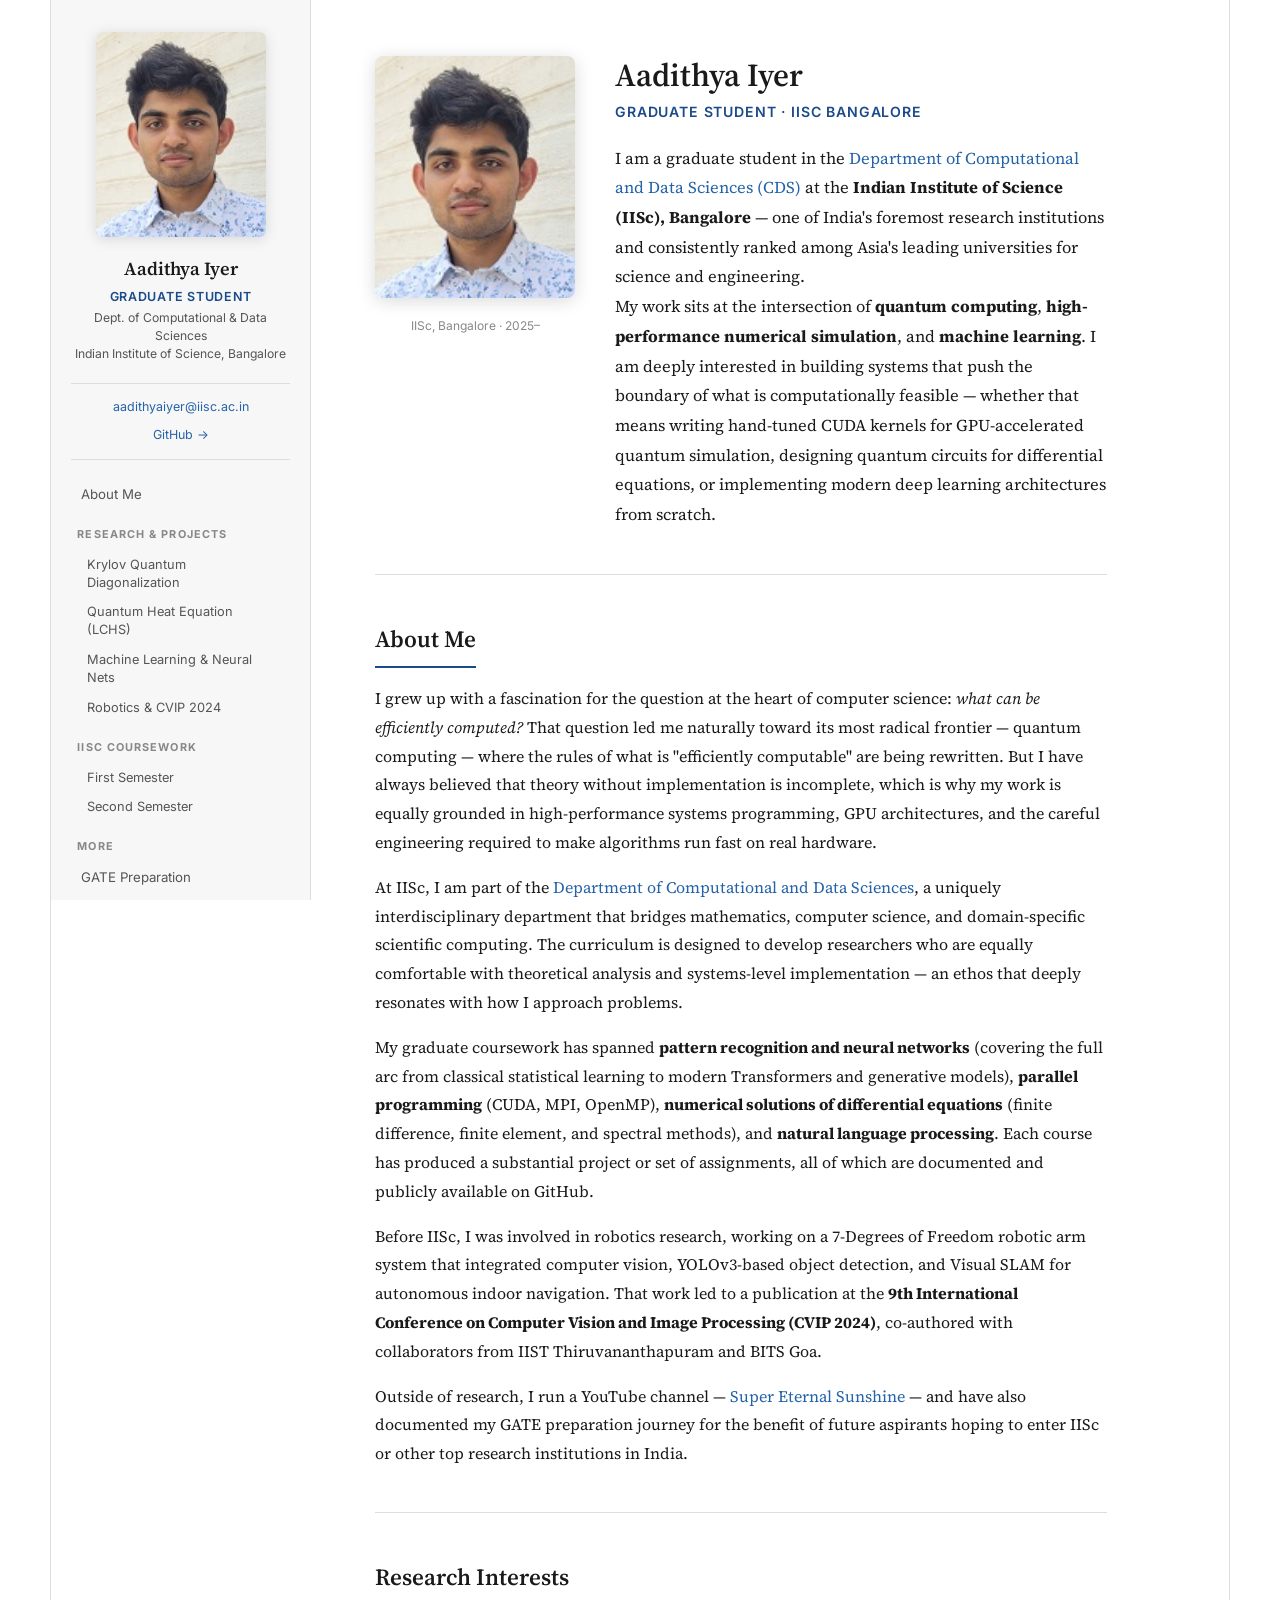
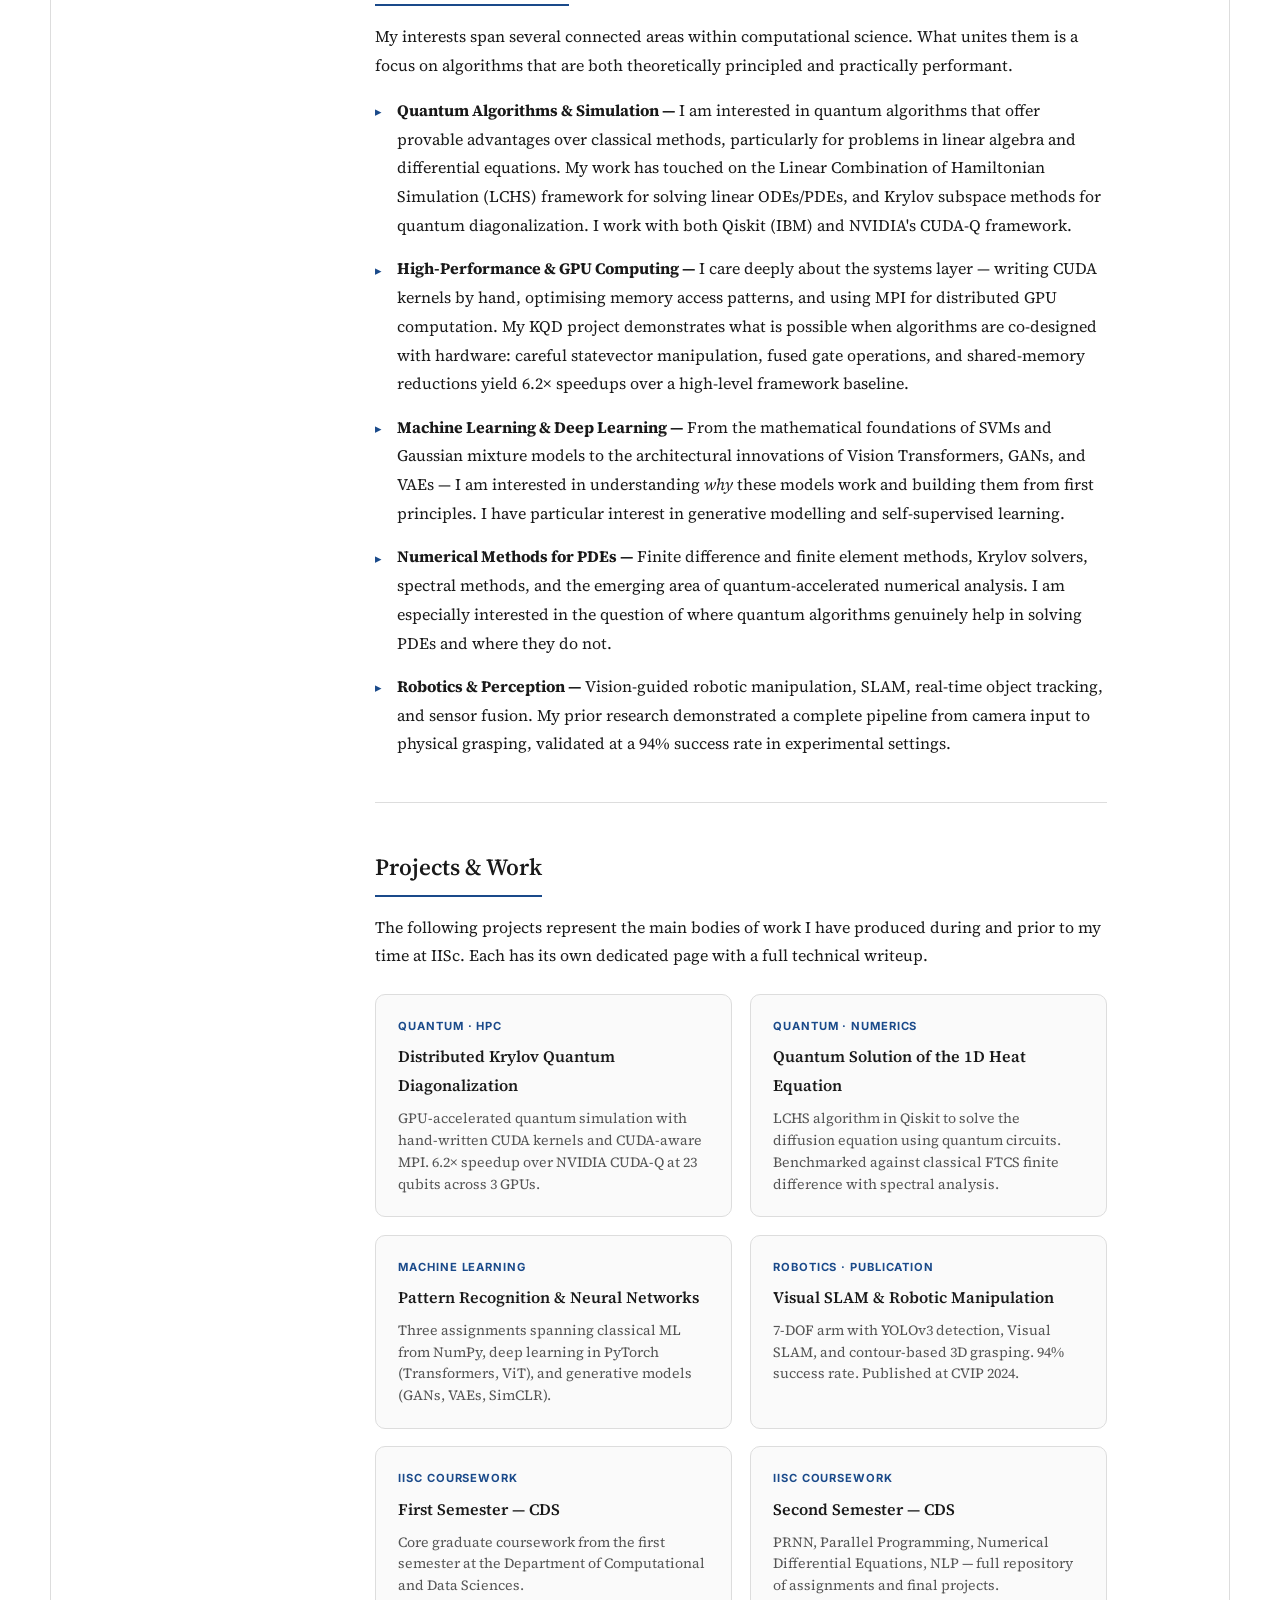
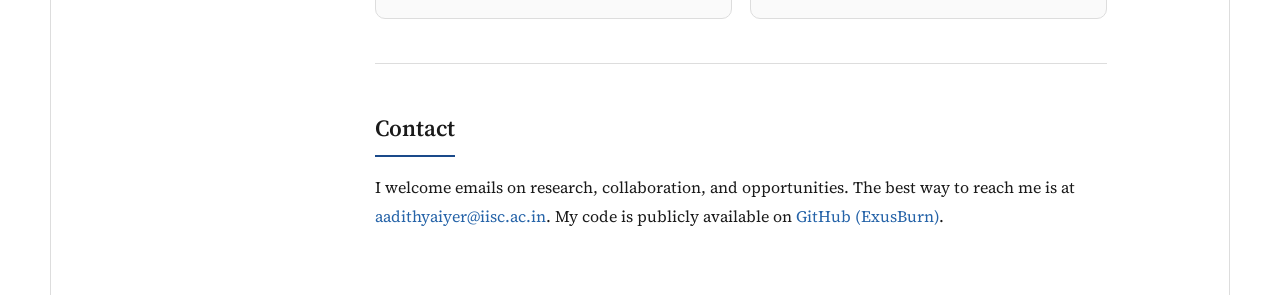
==== commit e4be8943: "Add algorithm diagrams, LCHS circuit; fix sem1 courses" ====
--- a/index.html
+++ b/index.html
@@ -6,234 +6,188 @@
   <title>Aadithya Iyer</title>
   <link rel="stylesheet" href="styles.css" />
   <link rel="preconnect" href="https://fonts.googleapis.com" />
-  <link href="https://fonts.googleapis.com/css2?family=Source+Serif+4:ital,wght@0,300;0,400;0,600;1,400&family=Inter:wght@400;500;600&display=swap" rel="stylesheet" />
+  <link href="https://fonts.googleapis.com/css2?family=Source+Serif+4:ital,wght@0,300;0,400;0,600;1,400&family=Inter:wght@400;500;600;700&display=swap" rel="stylesheet" />
 </head>
-<body>
+<body data-page="about">
+<div class="page-wrapper">
+  <aside class="sidebar"></aside>
+  <main class="content">
 
-  <div class="page-wrapper">
-
-    <!-- Left sidebar / nav -->
-    <aside class="sidebar">
-      <div class="sidebar-photo">
+    <!-- Intro -->
+    <div class="about-intro">
+      <div class="about-photo">
         <img src="photo.jpg" alt="Aadithya Iyer" onerror="this.style.display='none'" />
+        <p class="about-photo-caption">IISc, Bangalore · 2025–</p>
       </div>
-      <div class="sidebar-info">
-        <h1 class="sidebar-name">Aadithya Iyer</h1>
-        <p class="sidebar-title">Graduate Student</p>
-        <p class="sidebar-affil">Department of Computational and Data Sciences</p>
-        <p class="sidebar-affil">Indian Institute of Science, Bangalore</p>
-      </div>
-      <div class="sidebar-contact">
-        <a href="mailto:aadithyaiyer@iisc.ac.in">aadithyaiyer@iisc.ac.in</a>
-        <a href="https://github.com/ExusBurn" target="_blank" rel="noopener">GitHub</a>
-      </div>
-      <nav class="sidebar-nav">
-        <a href="#about">About</a>
-        <a href="#research">Research Interests</a>
-        <a href="#projects">Projects</a>
-        <a href="#coursework">Coursework</a>
-        <a href="#contact">Contact</a>
-      </nav>
-    </aside>
-
-    <!-- Main content -->
-    <main class="content">
-
-      <!-- About -->
-      <section id="about">
-        <h2>About Me</h2>
+      <div class="about-text-main">
+        <h1>Aadithya Iyer</h1>
+        <span class="about-role">Graduate Student · IISc Bangalore</span>
         <p>
-          I am a graduate student in the <a href="https://cds.iisc.ac.in/" target="_blank">Department of Computational
-          and Data Sciences (CDS)</a> at the <strong>Indian Institute of Science (IISc), Bangalore</strong>.
-          My work sits at the intersection of quantum computing, high-performance numerical simulation,
-          and machine learning — areas where theoretical rigour and computational performance must go hand in hand.
+          I am a graduate student in the <a href="https://cds.iisc.ac.in/" target="_blank">Department of
+          Computational and Data Sciences (CDS)</a> at the <strong>Indian Institute of Science (IISc),
+          Bangalore</strong> — one of India's foremost research institutions and consistently ranked
+          among Asia's leading universities for science and engineering.
         </p>
         <p>
-          I am broadly passionate about developing algorithms that push the limits of what computers —
-          classical or quantum — can efficiently simulate and learn from. My current interests span
-          quantum algorithms for differential equations, GPU-accelerated quantum simulation, and
-          deep generative models.
+          My work sits at the intersection of <strong>quantum computing</strong>,
+          <strong>high-performance numerical simulation</strong>, and <strong>machine learning</strong>.
+          I am deeply interested in building systems that push the boundary of what is computationally
+          feasible — whether that means writing hand-tuned CUDA kernels for GPU-accelerated quantum
+          simulation, designing quantum circuits for differential equations, or implementing modern
+          deep learning architectures from scratch.
         </p>
-        <p>
-          Prior to IISc I worked on robotics research, building vision-guided manipulation systems
-          for robotic arms — from blind pick-and-place pipelines to camera-driven dynamic grasping
-          with autonomous vehicles.
-        </p>
-      </section>
+      </div>
+    </div>
 
-      <hr />
+    <hr />
 
-      <!-- Research Interests -->
-      <section id="research">
-        <h2>Research Interests</h2>
-        <ul class="interest-list">
-          <li>
-            <strong>Quantum Computing &amp; Simulation —</strong>
-            Quantum algorithms for linear differential equations (LCHS), Krylov subspace methods
-            for Hamiltonian diagonalization, and quantum circuit design on real hardware via Qiskit
-            and NVIDIA CUDA-Q.
-          </li>
-          <li>
-            <strong>High-Performance Computing —</strong>
-            GPU kernel development in CUDA, distributed computing with MPI, and shared-memory
-            parallelism via OpenMP. Interested in the co-design of algorithms and hardware for
-            scientific computing workloads.
-          </li>
-          <li>
-            <strong>Machine Learning &amp; Deep Learning —</strong>
-            From classical statistical learning (SVMs, GMMs, logistic regression) to modern
-            architectures — Transformers, Vision Transformers, GANs, VAEs, and self-supervised
-            contrastive learning. Particular interest in generative models and their theoretical foundations.
-          </li>
-          <li>
-            <strong>Numerical Methods —</strong>
-            Finite difference and finite element methods for PDEs, spectral methods,
-            and the emerging intersection of quantum algorithms with numerical analysis.
-          </li>
-          <li>
-            <strong>Robotics &amp; Perception —</strong>
-            Vision-guided manipulation, real-time object tracking, and sensor fusion
-            for autonomous robotic systems.
-          </li>
-        </ul>
-      </section>
+    <section id="about">
+      <h2>About Me</h2>
+      <p>
+        I grew up with a fascination for the question at the heart of computer science: <em>what can
+        be efficiently computed?</em> That question led me naturally toward its most radical frontier —
+        quantum computing — where the rules of what is "efficiently computable" are being rewritten.
+        But I have always believed that theory without implementation is incomplete, which is why my
+        work is equally grounded in high-performance systems programming, GPU architectures, and the
+        careful engineering required to make algorithms run fast on real hardware.
+      </p>
+      <p>
+        At IISc, I am part of the <a href="https://cds.iisc.ac.in/" target="_blank">Department of
+        Computational and Data Sciences</a>, a uniquely interdisciplinary department that bridges
+        mathematics, computer science, and domain-specific scientific computing. The curriculum is
+        designed to develop researchers who are equally comfortable with theoretical analysis and
+        systems-level implementation — an ethos that deeply resonates with how I approach problems.
+      </p>
+      <p>
+        My graduate coursework has spanned <strong>pattern recognition and neural networks</strong>
+        (covering the full arc from classical statistical learning to modern Transformers and generative
+        models), <strong>parallel programming</strong> (CUDA, MPI, OpenMP), <strong>numerical solutions
+        of differential equations</strong> (finite difference, finite element, and spectral methods),
+        and <strong>natural language processing</strong>. Each course has produced a substantial
+        project or set of assignments, all of which are documented and publicly available on GitHub.
+      </p>
+      <p>
+        Before IISc, I was involved in robotics research, working on a 7-Degrees of Freedom robotic
+        arm system that integrated computer vision, YOLOv3-based object detection, and Visual SLAM
+        for autonomous indoor navigation. That work led to a publication at the
+        <strong>9th International Conference on Computer Vision and Image Processing (CVIP 2024)</strong>,
+        co-authored with collaborators from IIST Thiruvananthapuram and BITS Goa.
+      </p>
+      <p>
+        Outside of research, I run a YouTube channel — <a href="https://www.youtube.com/@SuperEternalSunshine" target="_blank">Super Eternal Sunshine</a> —
+        and have also documented my GATE preparation journey for the benefit of future aspirants
+        hoping to enter IISc or other top research institutions in India.
+      </p>
+    </section>
 
-      <hr />
+    <hr />
 
-      <!-- Projects -->
-      <section id="projects">
-        <h2>Projects</h2>
+    <section id="research">
+      <h2>Research Interests</h2>
+      <p>
+        My interests span several connected areas within computational science. What unites them is a
+        focus on algorithms that are both theoretically principled and practically performant.
+      </p>
+      <ul class="interest-list">
+        <li>
+          <strong>Quantum Algorithms &amp; Simulation —</strong>
+          I am interested in quantum algorithms that offer provable advantages over classical methods,
+          particularly for problems in linear algebra and differential equations. My work has touched
+          on the Linear Combination of Hamiltonian Simulation (LCHS) framework for solving linear
+          ODEs/PDEs, and Krylov subspace methods for quantum diagonalization. I work with both
+          Qiskit (IBM) and NVIDIA's CUDA-Q framework.
+        </li>
+        <li>
+          <strong>High-Performance &amp; GPU Computing —</strong>
+          I care deeply about the systems layer — writing CUDA kernels by hand, optimising memory
+          access patterns, and using MPI for distributed GPU computation. My KQD project
+          demonstrates what is possible when algorithms are co-designed with hardware: careful
+          statevector manipulation, fused gate operations, and shared-memory reductions yield
+          6.2× speedups over a high-level framework baseline.
+        </li>
+        <li>
+          <strong>Machine Learning &amp; Deep Learning —</strong>
+          From the mathematical foundations of SVMs and Gaussian mixture models to the architectural
+          innovations of Vision Transformers, GANs, and VAEs — I am interested in understanding
+          <em>why</em> these models work and building them from first principles. I have particular
+          interest in generative modelling and self-supervised learning.
+        </li>
+        <li>
+          <strong>Numerical Methods for PDEs —</strong>
+          Finite difference and finite element methods, Krylov solvers, spectral methods, and the
+          emerging area of quantum-accelerated numerical analysis. I am especially interested in
+          the question of where quantum algorithms genuinely help in solving PDEs and where they do not.
+        </li>
+        <li>
+          <strong>Robotics &amp; Perception —</strong>
+          Vision-guided robotic manipulation, SLAM, real-time object tracking, and sensor fusion.
+          My prior research demonstrated a complete pipeline from camera input to physical grasping,
+          validated at a 94% success rate in experimental settings.
+        </li>
+      </ul>
+    </section>
 
-        <div class="project">
-          <div class="project-title-row">
-            <h3>Distributed Krylov Quantum Diagonalization</h3>
-            <a href="https://github.com/ExusBurn/Distributed-Krylov-Quantum-Diagonalization" target="_blank" class="proj-link">[GitHub]</a>
-          </div>
-          <p class="proj-meta">Parallel Programming — Final Project &nbsp;·&nbsp; IISc CDS, 2026</p>
-          <p>
-            This project implements a fully distributed, GPU-accelerated Krylov Quantum Diagonalization
-            (KQD) algorithm for solving the time-independent Schrödinger equation on the Heisenberg XXX
-            spin chain. The implementation achieves a <strong>6.2× speedup</strong> over the NVIDIA CUDA-Q
-            baseline at 23 qubits, with near-ideal strong scaling across 3 GPUs using CUDA-aware MPI.
-          </p>
-          <p>
-            Key techniques include hand-written CUDA kernels for direct statevector manipulation,
-            fused two-qubit gate operations, shared-memory tree reductions, and statevector reuse
-            to avoid redundant memory transfers. An OpenMP/MPI CPU port is also provided for comparison.
-            The work benchmarks against NVIDIA's high-level CUDA-Q framework and demonstrates the
-            performance gains achievable through careful low-level GPU programming.
-          </p>
-          <p class="proj-tags">CUDA &nbsp;·&nbsp; C++ &nbsp;·&nbsp; MPI &nbsp;·&nbsp; OpenMP &nbsp;·&nbsp; NVIDIA CUDA-Q</p>
-        </div>
+    <hr />
 
-        <div class="project">
-          <div class="project-title-row">
-            <h3>Quantum Solution of the 1D Heat Equation via LCHS</h3>
-            <a href="https://github.com/ExusBurn/SolvingLDE_QuantumComputing" target="_blank" class="proj-link">[GitHub]</a>
-          </div>
-          <p class="proj-meta">Numerical Solutions of Differential Equations — Final Project &nbsp;·&nbsp; IISc CDS, 2026</p>
-          <p>
-            An implementation of the <em>Linear Combination of Hamiltonian Simulation</em> (LCHS) algorithm
-            in Qiskit to solve the one-dimensional diffusion equation
-            ∂u/∂t = α(t) ∂²u/∂x² with periodic boundary conditions on [0, 2π].
-            The spatial domain is discretized into 16 grid points, and the time integral is approximated
-            using 64 Gauss–Legendre quadrature nodes, each corresponding to a controlled unitary
-            quantum circuit block.
-          </p>
-          <p>
-            The quantum solution is benchmarked against the classical Forward-Time Centered-Space (FTCS)
-            finite difference method. Results are presented via spatial profiles, amplitude decay curves,
-            and Fourier spectral analysis, providing a detailed picture of where quantum and classical
-            solutions agree and diverge.
-          </p>
-          <p class="proj-tags">Qiskit &nbsp;·&nbsp; Python &nbsp;·&nbsp; NumPy &nbsp;·&nbsp; SciPy &nbsp;·&nbsp; Quantum Algorithms</p>
-        </div>
+    <section id="projects">
+      <h2>Projects &amp; Work</h2>
+      <p>
+        The following projects represent the main bodies of work I have produced during and prior to
+        my time at IISc. Each has its own dedicated page with a full technical writeup.
+      </p>
+      <div class="project-cards">
+        <a href="kqd.html" class="proj-card">
+          <span class="proj-card-tag">Quantum · HPC</span>
+          <h3>Distributed Krylov Quantum Diagonalization</h3>
+          <p>GPU-accelerated quantum simulation with hand-written CUDA kernels and CUDA-aware MPI.
+          6.2× speedup over NVIDIA CUDA-Q at 23 qubits across 3 GPUs.</p>
+        </a>
+        <a href="lchs.html" class="proj-card">
+          <span class="proj-card-tag">Quantum · Numerics</span>
+          <h3>Quantum Solution of the 1D Heat Equation</h3>
+          <p>LCHS algorithm in Qiskit to solve the diffusion equation using quantum circuits.
+          Benchmarked against classical FTCS finite difference with spectral analysis.</p>
+        </a>
+        <a href="ml.html" class="proj-card">
+          <span class="proj-card-tag">Machine Learning</span>
+          <h3>Pattern Recognition &amp; Neural Networks</h3>
+          <p>Three assignments spanning classical ML from NumPy, deep learning in PyTorch
+          (Transformers, ViT), and generative models (GANs, VAEs, SimCLR).</p>
+        </a>
+        <a href="robotics.html" class="proj-card">
+          <span class="proj-card-tag">Robotics · Publication</span>
+          <h3>Visual SLAM &amp; Robotic Manipulation</h3>
+          <p>7-DOF arm with YOLOv3 detection, Visual SLAM, and contour-based 3D grasping.
+          94% success rate. Published at CVIP 2024.</p>
+        </a>
+        <a href="iisc-sem1.html" class="proj-card">
+          <span class="proj-card-tag">IISc Coursework</span>
+          <h3>First Semester — CDS</h3>
+          <p>Core graduate coursework from the first semester at the Department of
+          Computational and Data Sciences.</p>
+        </a>
+        <a href="iisc-sem2.html" class="proj-card">
+          <span class="proj-card-tag">IISc Coursework</span>
+          <h3>Second Semester — CDS</h3>
+          <p>PRNN, Parallel Programming, Numerical Differential Equations, NLP —
+          full repository of assignments and final projects.</p>
+        </a>
+      </div>
+    </section>
 
-        <div class="project">
-          <div class="project-title-row">
-            <h3>Pattern Recognition and Neural Networks — Assignments</h3>
-            <a href="https://github.com/ExusBurn/PRNN_Assignments" target="_blank" class="proj-link">[GitHub]</a>
-          </div>
-          <p class="proj-meta">PRNN Course &nbsp;·&nbsp; IISc CDS, 2026</p>
-          <p>
-            A three-part deep-dive into the theory and practice of machine learning and neural networks.
-          </p>
-          <ul>
-            <li>
-              <strong>Assignment 1 — Classical ML from scratch:</strong> Ordinary least squares regression,
-              support vector machines, logistic regression, Gaussian mixture models, and Naïve Bayes —
-              all implemented directly in NumPy/SciPy without high-level ML libraries.
-              Includes a vectorised KNN implementation achieving a <strong>94× speedup</strong> over a naive loop.
-            </li>
-            <li>
-              <strong>Assignment 2 — Deep learning with PyTorch:</strong> MLPs, CNNs, RNNs, LSTMs, GRUs,
-              Transformers, and Vision Transformers on real-world datasets including Delhi air quality
-              time-series, PlantVillage crop disease imagery, and APTOS retinal fundus images.
-              Includes vanishing gradient demonstrations and FID score computation.
-            </li>
-            <li>
-              <strong>Assignment 3 — Generative models and RL:</strong> Ensemble methods (Random Forests,
-              Gradient Boosting), Generative Adversarial Networks, Variational Autoencoders,
-              SimCLR self-supervised contrastive learning, and the REINFORCE policy gradient algorithm.
-            </li>
-          </ul>
-          <p class="proj-tags">PyTorch &nbsp;·&nbsp; NumPy &nbsp;·&nbsp; Python &nbsp;·&nbsp; Transformers &nbsp;·&nbsp; GANs &nbsp;·&nbsp; VAEs &nbsp;·&nbsp; RL</p>
-        </div>
+    <hr />
 
-        <div class="project">
-          <div class="project-title-row">
-            <h3>Robotic Arm Manipulation and Vision-Guided Grasping</h3>
-            <a href="https://github.com/ExusBurn/Codes" target="_blank" class="proj-link">[GitHub]</a>
-          </div>
-          <p class="proj-meta">Robotics Research</p>
-          <p>
-            Research-grade code developed for robotic arm control, covering a progression from
-            simple blind pick-and-place to fully vision-guided dynamic manipulation.
-            The system supports camera-driven object detection and real-time coordinate processing
-            for dynamic arm movement, multi-angle orientation detection for orientation-aware grasping,
-            and arm–autonomous vehicle coordination for retrieval and delivery tasks.
-          </p>
-          <p class="proj-tags">Python &nbsp;·&nbsp; Computer Vision &nbsp;·&nbsp; Robot Control</p>
-        </div>
+    <section id="contact">
+      <h2>Contact</h2>
+      <p>
+        I welcome emails on research, collaboration, and opportunities. The best way to reach me is
+        at <a href="mailto:aadithyaiyer@iisc.ac.in">aadithyaiyer@iisc.ac.in</a>.
+        My code is publicly available on <a href="https://github.com/ExusBurn" target="_blank">GitHub (ExusBurn)</a>.
+      </p>
+    </section>
 
-      </section>
-
-      <hr />
-
-      <!-- Coursework -->
-      <section id="coursework">
-        <h2>Coursework</h2>
-        <p>
-          The following repositories contain work from my graduate coursework at IISc CDS.
-          They are made public to serve as reference for other students.
-        </p>
-        <ul class="course-list">
-          <li>
-            <a href="https://github.com/ExusBurn/IIScSecondSem" target="_blank">IISc Second Semester (CDS)</a>
-            — Pattern Recognition and Neural Networks, Parallel Programming (GPU &amp; distributed),
-            Numerical Solutions of Differential Equations, Natural Language Processing.
-          </li>
-          <li>
-            <a href="https://github.com/ExusBurn/IIScFirstSem" target="_blank">IISc First Semester (CDS)</a>
-            — First semester coursework and course materials.
-          </li>
-        </ul>
-      </section>
-
-      <hr />
-
-      <!-- Contact -->
-      <section id="contact">
-        <h2>Contact</h2>
-        <p>
-          I can be reached at <a href="mailto:aadithyaiyer@iisc.ac.in">aadithyaiyer@iisc.ac.in</a>.
-          My code is on <a href="https://github.com/ExusBurn" target="_blank">GitHub (ExusBurn)</a>.
-        </p>
-      </section>
-
-    </main>
-  </div>
-
-  <script src="script.js"></script>
+  </main>
+</div>
+<script src="nav.js"></script>
 </body>
 </html>
--- a/styles.css
+++ b/styles.css
@@ -5,12 +5,13 @@
   --sidebar-w: 260px;
   --accent:    #1a4a8a;
   --accent-l:  #2563a8;
+  --accent-bg: #eef3fb;
   --text:      #1a1a1a;
   --muted:     #555;
-  --light:     #777;
+  --light:     #888;
   --border:    #ddd;
   --bg:        #fff;
-  --sidebar-bg:#f8f8f8;
+  --sidebar-bg:#f7f7f7;
   --serif:     'Source Serif 4', Georgia, serif;
   --sans:      'Inter', system-ui, sans-serif;
 }
@@ -21,22 +22,21 @@
   background: var(--bg);
   color: var(--text);
   font-family: var(--serif);
-  font-size: 16px;
-  line-height: 1.75;
-}
-
-a {
-  color: var(--accent-l);
-  text-decoration: none;
-}
+  font-size: 16.5px;
+  line-height: 1.8;
+}
+
+a { color: var(--accent-l); text-decoration: none; }
 a:hover { text-decoration: underline; }
 
 /* ── Layout ── */
 .page-wrapper {
   display: flex;
   min-height: 100vh;
-  max-width: 1100px;
+  max-width: 1180px;
   margin: 0 auto;
+  border-left: 1px solid var(--border);
+  border-right: 1px solid var(--border);
 }
 
 /* ── Sidebar ── */
@@ -45,28 +45,28 @@
   flex-shrink: 0;
   background: var(--sidebar-bg);
   border-right: 1px solid var(--border);
-  padding: 2.5rem 1.5rem;
+  padding: 2rem 1.25rem;
   position: sticky;
   top: 0;
   height: 100vh;
   overflow-y: auto;
   display: flex;
   flex-direction: column;
-  gap: 1.5rem;
+  gap: 1.25rem;
 }
 
 .sidebar-photo img {
   width: 100%;
-  max-width: 180px;
+  max-width: 170px;
   border-radius: 6px;
   display: block;
   margin: 0 auto;
-  box-shadow: 0 2px 12px rgba(0,0,0,0.12);
+  box-shadow: 0 2px 14px rgba(0,0,0,0.13);
 }
 
 .sidebar-name {
   font-family: var(--serif);
-  font-size: 1.25rem;
+  font-size: 1.15rem;
   font-weight: 600;
   color: var(--text);
   text-align: center;
@@ -75,94 +75,456 @@
 
 .sidebar-title {
   font-family: var(--sans);
-  font-size: 0.82rem;
-  color: var(--accent);
-  font-weight: 500;
+  font-size: 0.78rem;
+  color: var(--accent);
+  font-weight: 600;
   text-align: center;
+  text-transform: uppercase;
+  letter-spacing: 0.06em;
   margin-top: 0.3rem;
 }
 
 .sidebar-affil {
   font-family: var(--sans);
-  font-size: 0.78rem;
+  font-size: 0.76rem;
   color: var(--muted);
   text-align: center;
-  line-height: 1.4;
+  line-height: 1.5;
 }
 
 .sidebar-contact {
   display: flex;
   flex-direction: column;
-  gap: 0.4rem;
+  gap: 0.35rem;
   align-items: center;
+  padding: 0.75rem 0;
+  border-top: 1px solid var(--border);
+  border-bottom: 1px solid var(--border);
 }
 
 .sidebar-contact a {
   font-family: var(--sans);
-  font-size: 0.8rem;
+  font-size: 0.78rem;
   color: var(--accent-l);
   word-break: break-all;
   text-align: center;
 }
 
+/* ── Sidebar nav ── */
 .sidebar-nav {
   display: flex;
   flex-direction: column;
-  gap: 0.2rem;
-  border-top: 1px solid var(--border);
-  padding-top: 1rem;
+  gap: 0.1rem;
+}
+
+.nav-section-label {
+  font-family: var(--sans);
+  font-size: 0.68rem;
+  font-weight: 700;
+  text-transform: uppercase;
+  letter-spacing: 0.1em;
+  color: var(--light);
+  padding: 0.9rem 0.4rem 0.3rem;
+  display: block;
 }
 
 .sidebar-nav a {
   font-family: var(--sans);
-  font-size: 0.85rem;
+  font-size: 0.83rem;
   color: var(--muted);
-  padding: 0.3rem 0.5rem;
-  border-radius: 4px;
+  padding: 0.32rem 0.6rem;
+  border-radius: 5px;
+  display: block;
   transition: background 0.15s, color 0.15s;
-}
-
-.sidebar-nav a:hover,
+  line-height: 1.4;
+}
+
+.sidebar-nav a.nav-sub {
+  font-size: 0.8rem;
+  padding-left: 1rem;
+}
+
+.sidebar-nav a:hover {
+  background: #e6e6e6;
+  color: var(--accent);
+  text-decoration: none;
+}
+
 .sidebar-nav a.active {
-  background: #e8e8e8;
-  color: var(--accent);
+  background: var(--accent-bg);
+  color: var(--accent);
+  font-weight: 600;
   text-decoration: none;
-  font-weight: 500;
 }
 
 /* ── Main content ── */
 .content {
   flex: 1;
-  padding: 3rem 3.5rem;
-  max-width: 800px;
+  padding: 3.5rem 4rem;
+  max-width: 860px;
+  min-width: 0;
+}
+
+/* ── Page hero (top of each page) ── */
+.page-hero {
+  margin-bottom: 3rem;
+  padding-bottom: 2rem;
+  border-bottom: 2px solid var(--border);
+}
+
+.page-hero .hero-tag {
+  font-family: var(--sans);
+  font-size: 0.75rem;
+  font-weight: 700;
+  text-transform: uppercase;
+  letter-spacing: 0.1em;
+  color: var(--accent);
+  margin-bottom: 0.6rem;
+  display: block;
+}
+
+.page-hero h1 {
+  font-family: var(--serif);
+  font-size: clamp(1.6rem, 3vw, 2.2rem);
+  font-weight: 600;
+  line-height: 1.25;
+  color: var(--text);
+  margin-bottom: 0.75rem;
+}
+
+.page-hero .hero-sub {
+  font-family: var(--sans);
+  font-size: 0.88rem;
+  color: var(--light);
+  margin-bottom: 1rem;
+}
+
+.page-hero p {
+  font-size: 1.05rem;
+  color: var(--muted);
+  max-width: 680px;
 }
 
 /* ── Sections ── */
-section {
-  margin-bottom: 0.5rem;
-}
+section { margin-bottom: 0.5rem; }
 
 section h2 {
   font-family: var(--serif);
-  font-size: 1.5rem;
+  font-size: 1.45rem;
   font-weight: 600;
   color: var(--text);
   margin-bottom: 1rem;
-  padding-bottom: 0.4rem;
+  padding-bottom: 0.35rem;
   border-bottom: 2px solid var(--accent);
   display: inline-block;
 }
 
+section h3 {
+  font-family: var(--serif);
+  font-size: 1.1rem;
+  font-weight: 600;
+  color: var(--text);
+  margin: 1.5rem 0 0.5rem;
+}
+
+section h4 {
+  font-family: var(--sans);
+  font-size: 0.88rem;
+  font-weight: 700;
+  text-transform: uppercase;
+  letter-spacing: 0.06em;
+  color: var(--accent);
+  margin: 1.25rem 0 0.4rem;
+}
+
 section p {
   color: var(--text);
-  margin-bottom: 0.85rem;
+  margin-bottom: 1rem;
   font-size: 1rem;
 }
+
+section p:last-child { margin-bottom: 0; }
 
 hr {
   border: none;
   border-top: 1px solid var(--border);
-  margin: 2.5rem 0;
+  margin: 2.75rem 0;
+}
+
+/* ── Bullet lists ── */
+.prose-list {
+  list-style: none;
+  margin: 0.5rem 0 1rem;
+  display: flex;
+  flex-direction: column;
+  gap: 0.6rem;
+}
+
+.prose-list li {
+  padding-left: 1.4rem;
+  position: relative;
+  font-size: 1rem;
+}
+
+.prose-list li::before {
+  content: '▸';
+  position: absolute;
+  left: 0;
+  color: var(--accent);
+  font-size: 0.8rem;
+  top: 0.25rem;
+}
+
+/* ── Callout / highlight box ── */
+.callout {
+  background: var(--accent-bg);
+  border-left: 4px solid var(--accent);
+  border-radius: 0 8px 8px 0;
+  padding: 1.1rem 1.4rem;
+  margin: 1.5rem 0;
+}
+
+.callout p { margin: 0; font-size: 1rem; }
+.callout strong { color: var(--accent); }
+
+/* ── Stat row ── */
+.stat-row {
+  display: flex;
+  gap: 1.5rem;
+  flex-wrap: wrap;
+  margin: 1.5rem 0;
+}
+
+.stat-box {
+  background: #f4f7fb;
+  border: 1px solid #d0ddf0;
+  border-radius: 8px;
+  padding: 1rem 1.5rem;
+  text-align: center;
+  flex: 1;
+  min-width: 120px;
+}
+
+.stat-box .stat-num {
+  font-family: var(--sans);
+  font-size: 1.9rem;
+  font-weight: 700;
+  color: var(--accent);
+  display: block;
+  line-height: 1.1;
+}
+
+.stat-box .stat-label {
+  font-family: var(--sans);
+  font-size: 0.75rem;
+  color: var(--muted);
+  margin-top: 0.3rem;
+  display: block;
+  line-height: 1.4;
+}
+
+/* ── Publication box ── */
+.publication-box {
+  background: #f4f7fb;
+  border-left: 4px solid var(--accent);
+  border-radius: 0 8px 8px 0;
+  padding: 1.1rem 1.4rem;
+  margin: 1.5rem 0;
+}
+
+.pub-label {
+  font-family: var(--sans);
+  font-size: 0.72rem;
+  font-weight: 700;
+  text-transform: uppercase;
+  letter-spacing: 0.1em;
+  color: var(--accent);
+  margin-bottom: 0.5rem;
+  display: block;
+}
+
+.pub-title {
+  font-weight: 600;
+  font-size: 1rem;
+  margin-bottom: 0.3rem;
+  color: var(--text);
+}
+
+.pub-authors {
+  font-family: var(--sans);
+  font-size: 0.84rem;
+  color: var(--muted);
+  margin-bottom: 0.7rem;
+}
+
+.pub-venue {
+  font-family: var(--sans);
+  font-size: 0.8rem;
+  color: var(--light);
+  font-style: italic;
+  margin-bottom: 0.7rem;
+}
+
+/* ── Video embeds ── */
+.video-row {
+  display: grid;
+  grid-template-columns: 1fr 1fr;
+  gap: 1.25rem;
+  margin: 1.5rem 0;
+}
+
+.video-wrap {
+  position: relative;
+  padding-bottom: 56.25%;
+  height: 0;
+  overflow: hidden;
+  border-radius: 8px;
+  background: #000;
+  box-shadow: 0 2px 12px rgba(0,0,0,0.15);
+}
+
+.video-wrap iframe {
+  position: absolute;
+  top: 0; left: 0;
+  width: 100%; height: 100%;
+  border: none;
+}
+
+.video-single {
+  max-width: 600px;
+  margin: 1.5rem 0;
+}
+
+/* ── Project cards on index ── */
+.project-cards {
+  display: grid;
+  grid-template-columns: 1fr 1fr;
+  gap: 1.1rem;
+  margin-top: 1.5rem;
+}
+
+.proj-card {
+  display: block;
+  border: 1px solid var(--border);
+  border-radius: 10px;
+  padding: 1.3rem 1.4rem;
+  transition: border-color 0.2s, box-shadow 0.2s, transform 0.2s;
+  background: #fafafa;
+}
+
+.proj-card:hover {
+  border-color: var(--accent);
+  box-shadow: 0 3px 18px rgba(26,74,138,0.1);
+  transform: translateY(-3px);
+  text-decoration: none;
+}
+
+.proj-card-tag {
+  font-family: var(--sans);
+  font-size: 0.7rem;
+  font-weight: 700;
+  text-transform: uppercase;
+  letter-spacing: 0.08em;
+  color: var(--accent);
+  margin-bottom: 0.4rem;
+  display: block;
+}
+
+.proj-card h3 {
+  font-family: var(--serif);
+  font-size: 1rem;
+  font-weight: 600;
+  color: var(--text);
+  margin: 0 0 0.5rem;
+}
+
+.proj-card p {
+  font-size: 0.88rem;
+  color: var(--muted);
+  margin: 0;
+  line-height: 1.55;
+}
+
+/* ── Tech tag strip ── */
+.tech-tags {
+  display: flex;
+  flex-wrap: wrap;
+  gap: 0.5rem;
+  margin: 1rem 0;
+}
+
+.tech-tags span {
+  font-family: var(--sans);
+  font-size: 0.76rem;
+  color: var(--accent);
+  background: var(--accent-bg);
+  border: 1px solid #c5d8f0;
+  padding: 0.18rem 0.6rem;
+  border-radius: 4px;
+}
+
+/* ── Channel button ── */
+.channel-btn {
+  display: inline-flex;
+  align-items: center;
+  gap: 0.5rem;
+  background: #ff0000;
+  color: #fff !important;
+  font-family: var(--sans);
+  font-size: 0.92rem;
+  font-weight: 600;
+  padding: 0.65rem 1.5rem;
+  border-radius: 6px;
+  text-decoration: none !important;
+  transition: background 0.2s, transform 0.15s;
+  margin: 0.75rem 0;
+}
+
+.channel-btn:hover {
+  background: #cc0000;
+  transform: translateY(-2px);
+}
+
+/* ── About intro (index) ── */
+.about-intro {
+  display: grid;
+  grid-template-columns: 200px 1fr;
+  gap: 2.5rem;
+  align-items: start;
+  margin-bottom: 2.5rem;
+}
+
+.about-photo img {
+  width: 100%;
+  border-radius: 8px;
+  box-shadow: 0 3px 18px rgba(0,0,0,0.15);
+}
+
+.about-photo-caption {
+  font-family: var(--sans);
+  font-size: 0.75rem;
+  color: var(--light);
+  text-align: center;
+  margin-top: 0.5rem;
+}
+
+.about-text-main h1 {
+  font-family: var(--serif);
+  font-size: 2rem;
+  font-weight: 600;
+  line-height: 1.2;
+  margin-bottom: 0.3rem;
+}
+
+.about-text-main .about-role {
+  font-family: var(--sans);
+  font-size: 0.88rem;
+  color: var(--accent);
+  font-weight: 600;
+  text-transform: uppercase;
+  letter-spacing: 0.06em;
+  margin-bottom: 1.2rem;
+  display: block;
 }
 
 /* ── Interest list ── */
@@ -170,14 +532,13 @@
   list-style: none;
   display: flex;
   flex-direction: column;
-  gap: 0.75rem;
+  gap: 0.9rem;
 }
 
 .interest-list li {
-  padding-left: 1.2rem;
+  padding-left: 1.4rem;
   position: relative;
   font-size: 1rem;
-  color: var(--text);
 }
 
 .interest-list li::before {
@@ -186,117 +547,101 @@
   left: 0;
   color: var(--accent);
   font-size: 0.8rem;
-  top: 0.2rem;
-}
-
-/* ── Projects ── */
-.project {
-  margin-bottom: 2.5rem;
-}
-
-.project-title-row {
-  display: flex;
-  align-items: baseline;
-  gap: 0.75rem;
-  margin-bottom: 0.2rem;
-}
-
-.project h3 {
-  font-family: var(--serif);
-  font-size: 1.1rem;
-  font-weight: 600;
-  color: var(--text);
-}
-
-.proj-link {
-  font-family: var(--sans);
-  font-size: 0.82rem;
-  color: var(--accent-l);
-  white-space: nowrap;
+  top: 0.28rem;
+}
+
+/* ── Course table ── */
+.course-table {
+  width: 100%;
+  border-collapse: collapse;
+  font-family: var(--sans);
+  font-size: 0.9rem;
+  margin: 1rem 0 1.5rem;
+}
+
+.course-table th {
+  text-align: left;
+  padding: 0.5rem 0.75rem;
+  border-bottom: 2px solid var(--accent);
+  color: var(--accent);
+  font-size: 0.75rem;
+  text-transform: uppercase;
+  letter-spacing: 0.07em;
+}
+
+.course-table td {
+  padding: 0.55rem 0.75rem;
+  border-bottom: 1px solid var(--border);
+  color: var(--text);
+  vertical-align: top;
+}
+
+.course-table tr:last-child td { border-bottom: none; }
+
+/* ── GATE timeline ── */
+.timeline {
+  margin: 1.5rem 0;
+  display: flex;
+  flex-direction: column;
+  gap: 0;
+}
+
+.timeline-item {
+  display: flex;
+  gap: 1.25rem;
+  position: relative;
+}
+
+.timeline-item::before {
+  content: '';
+  position: absolute;
+  left: 10px;
+  top: 28px;
+  bottom: -4px;
+  width: 2px;
+  background: var(--border);
+}
+
+.timeline-item:last-child::before { display: none; }
+
+.timeline-dot {
   flex-shrink: 0;
-}
-
-.proj-meta {
-  font-family: var(--sans);
-  font-size: 0.82rem;
-  color: var(--light);
-  margin-bottom: 0.6rem !important;
-  font-style: italic;
-}
-
-.project ul {
-  list-style: none;
-  padding-left: 0;
-  margin: 0.5rem 0 0.75rem;
-  display: flex;
-  flex-direction: column;
-  gap: 0.5rem;
-}
-
-.project ul li {
-  padding-left: 1.2rem;
-  position: relative;
-  font-size: 0.97rem;
-}
-
-.project ul li::before {
-  content: '–';
-  position: absolute;
-  left: 0;
-  color: var(--light);
-}
-
-.proj-tags {
-  font-family: var(--sans);
-  font-size: 0.78rem;
-  color: var(--light);
-  margin-top: 0.5rem !important;
-  margin-bottom: 0 !important;
-  letter-spacing: 0.02em;
-}
-
-/* ── Coursework ── */
-.course-list {
-  list-style: none;
-  display: flex;
-  flex-direction: column;
-  gap: 0.6rem;
-  margin-top: 0.5rem;
-}
-
-.course-list li {
-  padding-left: 1.2rem;
-  position: relative;
-  font-size: 0.97rem;
-}
-
-.course-list li::before {
-  content: '▸';
-  position: absolute;
-  left: 0;
-  color: var(--accent);
-  font-size: 0.8rem;
-  top: 0.22rem;
+  width: 22px;
+  height: 22px;
+  border-radius: 50%;
+  background: var(--accent);
+  margin-top: 6px;
+  border: 3px solid #fff;
+  box-shadow: 0 0 0 2px var(--accent);
+}
+
+.timeline-body {
+  padding-bottom: 1.75rem;
+  flex: 1;
+}
+
+.timeline-body h4 {
+  font-family: var(--sans);
+  font-size: 0.92rem;
+  font-weight: 700;
+  color: var(--text);
+  margin: 0 0 0.3rem;
+  text-transform: none;
+  letter-spacing: 0;
+}
+
+.timeline-body p {
+  font-size: 0.93rem;
+  color: var(--muted);
+  margin: 0;
 }
 
 /* ── Responsive ── */
-@media (max-width: 768px) {
+@media (max-width: 820px) {
   .page-wrapper { flex-direction: column; }
-
-  .sidebar {
-    width: 100%;
-    height: auto;
-    position: static;
-    flex-direction: row;
-    flex-wrap: wrap;
-    align-items: center;
-    gap: 1rem;
-    padding: 1.5rem;
-    border-right: none;
-    border-bottom: 1px solid var(--border);
-  }
-
-  .sidebar-photo img { max-width: 90px; }
-  .sidebar-nav { flex-direction: row; flex-wrap: wrap; border-top: none; padding-top: 0; }
+  .sidebar { width: 100%; height: auto; position: static; flex-direction: row; flex-wrap: wrap; }
   .content { padding: 2rem 1.5rem; }
-}
+  .about-intro { grid-template-columns: 1fr; }
+  .project-cards { grid-template-columns: 1fr; }
+  .video-row { grid-template-columns: 1fr; }
+}
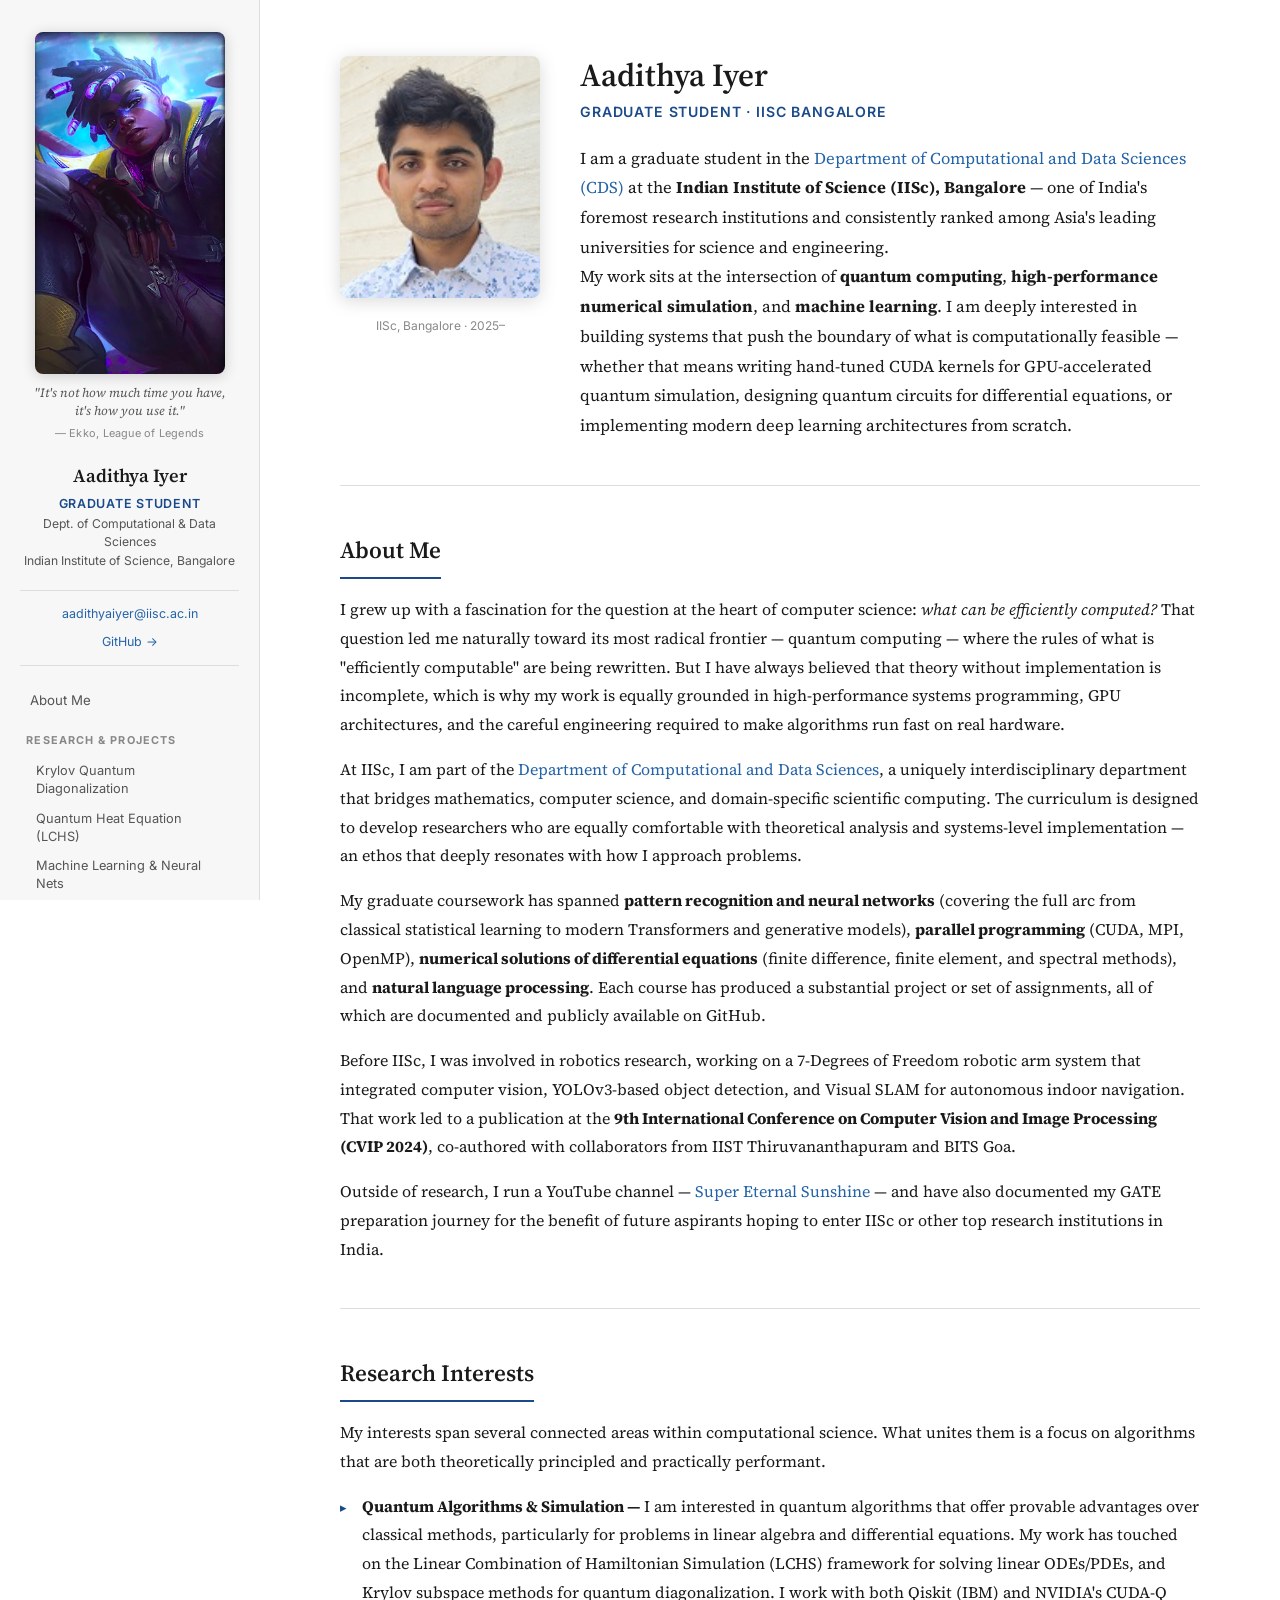
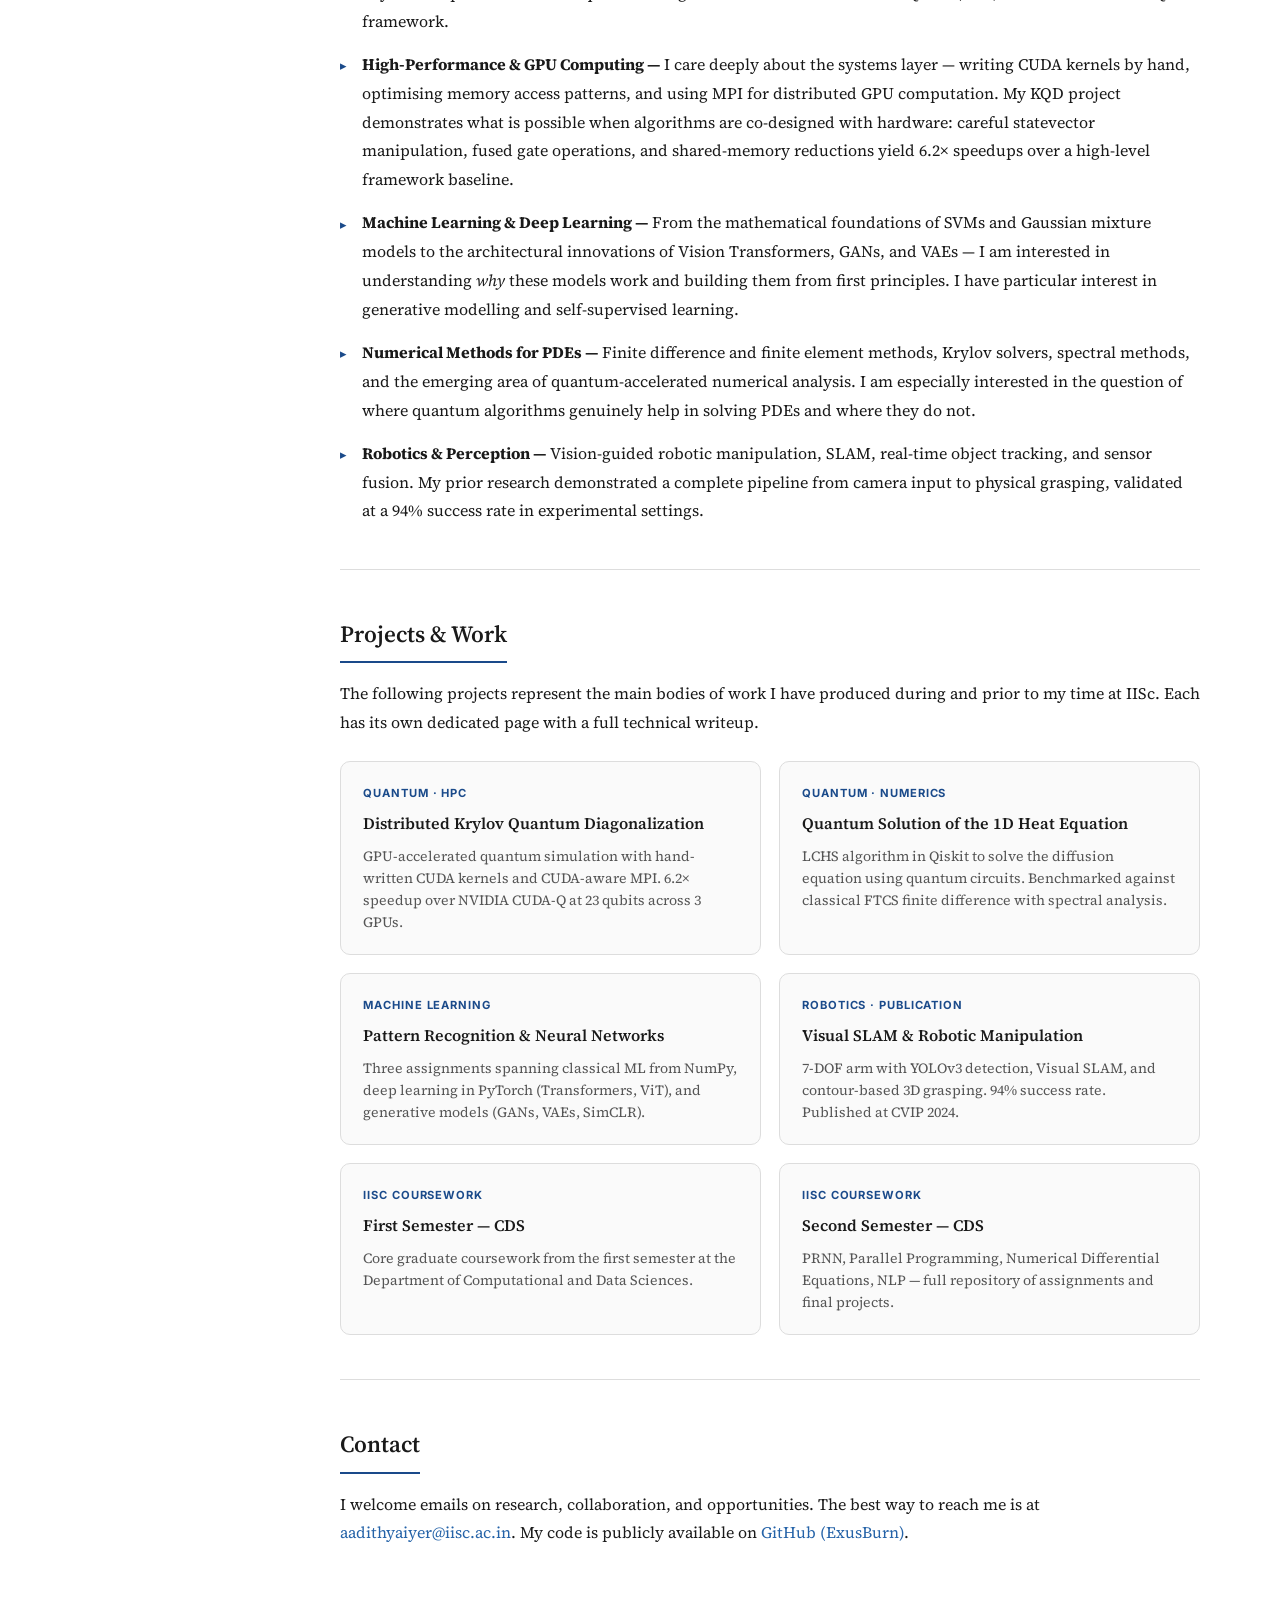
==== commit 06c9b94c: "Cache bust: rename to styles.v2.css" ====
--- a/index.html
+++ b/index.html
@@ -4,7 +4,7 @@
   <meta charset="UTF-8" />
   <meta name="viewport" content="width=device-width, initial-scale=1.0" />
   <title>Aadithya Iyer</title>
-  <link rel="stylesheet" href="styles.css" />
+  <link rel="stylesheet" href="styles.v2.css" />
   <link rel="preconnect" href="https://fonts.googleapis.com" />
   <link href="https://fonts.googleapis.com/css2?family=Source+Serif+4:ital,wght@0,300;0,400;0,600;1,400&family=Inter:wght@400;500;600;700&display=swap" rel="stylesheet" />
 </head>
--- a/styles.v2.css
+++ b/styles.v2.css
@@ -0,0 +1,664 @@
+/* ── Reset ── */
+*, *::before, *::after { box-sizing: border-box; margin: 0; padding: 0; }
+
+:root {
+  --sidebar-w: 260px;
+  --accent:    #1a4a8a;
+  --accent-l:  #2563a8;
+  --accent-bg: #eef3fb;
+  --text:      #1a1a1a;
+  --muted:     #555;
+  --light:     #888;
+  --border:    #ddd;
+  --bg:        #fff;
+  --sidebar-bg:#f7f7f7;
+  --serif:     'Source Serif 4', Georgia, serif;
+  --sans:      'Inter', system-ui, sans-serif;
+}
+
+html { scroll-behavior: smooth; }
+
+body {
+  background: var(--bg);
+  color: var(--text);
+  font-family: var(--serif);
+  font-size: 16.5px;
+  line-height: 1.8;
+}
+
+a { color: var(--accent-l); text-decoration: none; }
+a:hover { text-decoration: underline; }
+
+/* ── Layout ── */
+.page-wrapper {
+  display: flex;
+  min-height: 100vh;
+  width: 100%;
+}
+
+/* ── Sidebar ── */
+.sidebar {
+  width: var(--sidebar-w);
+  flex-shrink: 0;
+  background: var(--sidebar-bg);
+  border-right: 1px solid var(--border);
+  padding: 2rem 1.25rem;
+  position: sticky;
+  top: 0;
+  height: 100vh;
+  overflow-y: auto;
+  display: flex;
+  flex-direction: column;
+  gap: 1.25rem;
+}
+
+.sidebar-ekko {
+  text-align: center;
+}
+
+.sidebar-ekko img {
+  width: 100%;
+  max-width: 190px;
+  border-radius: 8px;
+  display: block;
+  margin: 0 auto 0.6rem;
+  box-shadow: 0 2px 14px rgba(0,0,0,0.18);
+}
+
+.ekko-quote {
+  font-family: var(--serif);
+  font-size: 0.78rem;
+  font-style: italic;
+  color: var(--muted);
+  line-height: 1.5;
+  margin: 0 0 0.2rem !important;
+}
+
+.ekko-attr {
+  font-family: var(--sans);
+  font-size: 0.68rem;
+  color: var(--light);
+  letter-spacing: 0.02em;
+}
+
+.sidebar-name {
+  font-family: var(--serif);
+  font-size: 1.15rem;
+  font-weight: 600;
+  color: var(--text);
+  text-align: center;
+  line-height: 1.3;
+}
+
+.sidebar-title {
+  font-family: var(--sans);
+  font-size: 0.78rem;
+  color: var(--accent);
+  font-weight: 600;
+  text-align: center;
+  text-transform: uppercase;
+  letter-spacing: 0.06em;
+  margin-top: 0.3rem;
+}
+
+.sidebar-affil {
+  font-family: var(--sans);
+  font-size: 0.76rem;
+  color: var(--muted);
+  text-align: center;
+  line-height: 1.5;
+}
+
+.sidebar-contact {
+  display: flex;
+  flex-direction: column;
+  gap: 0.35rem;
+  align-items: center;
+  padding: 0.75rem 0;
+  border-top: 1px solid var(--border);
+  border-bottom: 1px solid var(--border);
+}
+
+.sidebar-contact a {
+  font-family: var(--sans);
+  font-size: 0.78rem;
+  color: var(--accent-l);
+  word-break: break-all;
+  text-align: center;
+}
+
+/* ── Sidebar nav ── */
+.sidebar-nav {
+  display: flex;
+  flex-direction: column;
+  gap: 0.1rem;
+}
+
+.nav-section-label {
+  font-family: var(--sans);
+  font-size: 0.68rem;
+  font-weight: 700;
+  text-transform: uppercase;
+  letter-spacing: 0.1em;
+  color: var(--light);
+  padding: 0.9rem 0.4rem 0.3rem;
+  display: block;
+}
+
+.sidebar-nav a {
+  font-family: var(--sans);
+  font-size: 0.83rem;
+  color: var(--muted);
+  padding: 0.32rem 0.6rem;
+  border-radius: 5px;
+  display: block;
+  transition: background 0.15s, color 0.15s;
+  line-height: 1.4;
+}
+
+.sidebar-nav a.nav-sub {
+  font-size: 0.8rem;
+  padding-left: 1rem;
+}
+
+.sidebar-nav a:hover {
+  background: #e6e6e6;
+  color: var(--accent);
+  text-decoration: none;
+}
+
+.sidebar-nav a.active {
+  background: var(--accent-bg);
+  color: var(--accent);
+  font-weight: 600;
+  text-decoration: none;
+}
+
+/* ── Main content ── */
+.content {
+  flex: 1;
+  padding: 3.5rem 5rem;
+  min-width: 0;
+}
+
+/* ── Page hero (top of each page) ── */
+.page-hero {
+  margin-bottom: 3rem;
+  padding-bottom: 2rem;
+  border-bottom: 2px solid var(--border);
+}
+
+.page-hero .hero-tag {
+  font-family: var(--sans);
+  font-size: 0.75rem;
+  font-weight: 700;
+  text-transform: uppercase;
+  letter-spacing: 0.1em;
+  color: var(--accent);
+  margin-bottom: 0.6rem;
+  display: block;
+}
+
+.page-hero h1 {
+  font-family: var(--serif);
+  font-size: clamp(1.6rem, 3vw, 2.2rem);
+  font-weight: 600;
+  line-height: 1.25;
+  color: var(--text);
+  margin-bottom: 0.75rem;
+}
+
+.page-hero .hero-sub {
+  font-family: var(--sans);
+  font-size: 0.88rem;
+  color: var(--light);
+  margin-bottom: 1rem;
+}
+
+.page-hero p {
+  font-size: 1.05rem;
+  color: var(--muted);
+  max-width: 680px;
+}
+
+/* ── Sections ── */
+section { margin-bottom: 0.5rem; }
+
+section h2 {
+  font-family: var(--serif);
+  font-size: 1.45rem;
+  font-weight: 600;
+  color: var(--text);
+  margin-bottom: 1rem;
+  padding-bottom: 0.35rem;
+  border-bottom: 2px solid var(--accent);
+  display: inline-block;
+}
+
+section h3 {
+  font-family: var(--serif);
+  font-size: 1.1rem;
+  font-weight: 600;
+  color: var(--text);
+  margin: 1.5rem 0 0.5rem;
+}
+
+section h4 {
+  font-family: var(--sans);
+  font-size: 0.88rem;
+  font-weight: 700;
+  text-transform: uppercase;
+  letter-spacing: 0.06em;
+  color: var(--accent);
+  margin: 1.25rem 0 0.4rem;
+}
+
+section p {
+  color: var(--text);
+  margin-bottom: 1rem;
+  font-size: 1rem;
+}
+
+section p:last-child { margin-bottom: 0; }
+
+hr {
+  border: none;
+  border-top: 1px solid var(--border);
+  margin: 2.75rem 0;
+}
+
+/* ── Bullet lists ── */
+.prose-list {
+  list-style: none;
+  margin: 0.5rem 0 1rem;
+  display: flex;
+  flex-direction: column;
+  gap: 0.6rem;
+}
+
+.prose-list li {
+  padding-left: 1.4rem;
+  position: relative;
+  font-size: 1rem;
+}
+
+.prose-list li::before {
+  content: '▸';
+  position: absolute;
+  left: 0;
+  color: var(--accent);
+  font-size: 0.8rem;
+  top: 0.25rem;
+}
+
+/* ── Callout / highlight box ── */
+.callout {
+  background: var(--accent-bg);
+  border-left: 4px solid var(--accent);
+  border-radius: 0 8px 8px 0;
+  padding: 1.1rem 1.4rem;
+  margin: 1.5rem 0;
+}
+
+.callout p { margin: 0; font-size: 1rem; }
+.callout strong { color: var(--accent); }
+
+/* ── Stat row ── */
+.stat-row {
+  display: flex;
+  gap: 1.5rem;
+  flex-wrap: wrap;
+  margin: 1.5rem 0;
+}
+
+.stat-box {
+  background: #f4f7fb;
+  border: 1px solid #d0ddf0;
+  border-radius: 8px;
+  padding: 1rem 1.5rem;
+  text-align: center;
+  flex: 1;
+  min-width: 120px;
+}
+
+.stat-box .stat-num {
+  font-family: var(--sans);
+  font-size: 1.9rem;
+  font-weight: 700;
+  color: var(--accent);
+  display: block;
+  line-height: 1.1;
+}
+
+.stat-box .stat-label {
+  font-family: var(--sans);
+  font-size: 0.75rem;
+  color: var(--muted);
+  margin-top: 0.3rem;
+  display: block;
+  line-height: 1.4;
+}
+
+/* ── Publication box ── */
+.publication-box {
+  background: #f4f7fb;
+  border-left: 4px solid var(--accent);
+  border-radius: 0 8px 8px 0;
+  padding: 1.1rem 1.4rem;
+  margin: 1.5rem 0;
+}
+
+.pub-label {
+  font-family: var(--sans);
+  font-size: 0.72rem;
+  font-weight: 700;
+  text-transform: uppercase;
+  letter-spacing: 0.1em;
+  color: var(--accent);
+  margin-bottom: 0.5rem;
+  display: block;
+}
+
+.pub-title {
+  font-weight: 600;
+  font-size: 1rem;
+  margin-bottom: 0.3rem;
+  color: var(--text);
+}
+
+.pub-authors {
+  font-family: var(--sans);
+  font-size: 0.84rem;
+  color: var(--muted);
+  margin-bottom: 0.7rem;
+}
+
+.pub-venue {
+  font-family: var(--sans);
+  font-size: 0.8rem;
+  color: var(--light);
+  font-style: italic;
+  margin-bottom: 0.7rem;
+}
+
+/* ── Video embeds ── */
+.video-row {
+  display: grid;
+  grid-template-columns: 1fr 1fr;
+  gap: 1.25rem;
+  margin: 1.5rem 0;
+}
+
+.video-wrap {
+  position: relative;
+  padding-bottom: 56.25%;
+  height: 0;
+  overflow: hidden;
+  border-radius: 8px;
+  background: #000;
+  box-shadow: 0 2px 12px rgba(0,0,0,0.15);
+}
+
+.video-wrap iframe {
+  position: absolute;
+  top: 0; left: 0;
+  width: 100%; height: 100%;
+  border: none;
+}
+
+.video-single {
+  max-width: 600px;
+  margin: 1.5rem 0;
+}
+
+/* ── Project cards on index ── */
+.project-cards {
+  display: grid;
+  grid-template-columns: 1fr 1fr;
+  gap: 1.1rem;
+  margin-top: 1.5rem;
+}
+
+.proj-card {
+  display: block;
+  border: 1px solid var(--border);
+  border-radius: 10px;
+  padding: 1.3rem 1.4rem;
+  transition: border-color 0.2s, box-shadow 0.2s, transform 0.2s;
+  background: #fafafa;
+}
+
+.proj-card:hover {
+  border-color: var(--accent);
+  box-shadow: 0 3px 18px rgba(26,74,138,0.1);
+  transform: translateY(-3px);
+  text-decoration: none;
+}
+
+.proj-card-tag {
+  font-family: var(--sans);
+  font-size: 0.7rem;
+  font-weight: 700;
+  text-transform: uppercase;
+  letter-spacing: 0.08em;
+  color: var(--accent);
+  margin-bottom: 0.4rem;
+  display: block;
+}
+
+.proj-card h3 {
+  font-family: var(--serif);
+  font-size: 1rem;
+  font-weight: 600;
+  color: var(--text);
+  margin: 0 0 0.5rem;
+}
+
+.proj-card p {
+  font-size: 0.88rem;
+  color: var(--muted);
+  margin: 0;
+  line-height: 1.55;
+}
+
+/* ── Tech tag strip ── */
+.tech-tags {
+  display: flex;
+  flex-wrap: wrap;
+  gap: 0.5rem;
+  margin: 1rem 0;
+}
+
+.tech-tags span {
+  font-family: var(--sans);
+  font-size: 0.76rem;
+  color: var(--accent);
+  background: var(--accent-bg);
+  border: 1px solid #c5d8f0;
+  padding: 0.18rem 0.6rem;
+  border-radius: 4px;
+}
+
+/* ── Channel button ── */
+.channel-btn {
+  display: inline-flex;
+  align-items: center;
+  gap: 0.5rem;
+  background: #ff0000;
+  color: #fff !important;
+  font-family: var(--sans);
+  font-size: 0.92rem;
+  font-weight: 600;
+  padding: 0.65rem 1.5rem;
+  border-radius: 6px;
+  text-decoration: none !important;
+  transition: background 0.2s, transform 0.15s;
+  margin: 0.75rem 0;
+}
+
+.channel-btn:hover {
+  background: #cc0000;
+  transform: translateY(-2px);
+}
+
+/* ── About intro (index) ── */
+.about-intro {
+  display: grid;
+  grid-template-columns: 200px 1fr;
+  gap: 2.5rem;
+  align-items: start;
+  margin-bottom: 2.5rem;
+}
+
+.about-photo img {
+  width: 100%;
+  border-radius: 8px;
+  box-shadow: 0 3px 18px rgba(0,0,0,0.15);
+}
+
+.about-photo-caption {
+  font-family: var(--sans);
+  font-size: 0.75rem;
+  color: var(--light);
+  text-align: center;
+  margin-top: 0.5rem;
+}
+
+.about-text-main h1 {
+  font-family: var(--serif);
+  font-size: 2rem;
+  font-weight: 600;
+  line-height: 1.2;
+  margin-bottom: 0.3rem;
+}
+
+.about-text-main .about-role {
+  font-family: var(--sans);
+  font-size: 0.88rem;
+  color: var(--accent);
+  font-weight: 600;
+  text-transform: uppercase;
+  letter-spacing: 0.06em;
+  margin-bottom: 1.2rem;
+  display: block;
+}
+
+/* ── Interest list ── */
+.interest-list {
+  list-style: none;
+  display: flex;
+  flex-direction: column;
+  gap: 0.9rem;
+}
+
+.interest-list li {
+  padding-left: 1.4rem;
+  position: relative;
+  font-size: 1rem;
+}
+
+.interest-list li::before {
+  content: '▸';
+  position: absolute;
+  left: 0;
+  color: var(--accent);
+  font-size: 0.8rem;
+  top: 0.28rem;
+}
+
+/* ── Course table ── */
+.course-table {
+  width: 100%;
+  border-collapse: collapse;
+  font-family: var(--sans);
+  font-size: 0.9rem;
+  margin: 1rem 0 1.5rem;
+}
+
+.course-table th {
+  text-align: left;
+  padding: 0.5rem 0.75rem;
+  border-bottom: 2px solid var(--accent);
+  color: var(--accent);
+  font-size: 0.75rem;
+  text-transform: uppercase;
+  letter-spacing: 0.07em;
+}
+
+.course-table td {
+  padding: 0.55rem 0.75rem;
+  border-bottom: 1px solid var(--border);
+  color: var(--text);
+  vertical-align: top;
+}
+
+.course-table tr:last-child td { border-bottom: none; }
+
+/* ── GATE timeline ── */
+.timeline {
+  margin: 1.5rem 0;
+  display: flex;
+  flex-direction: column;
+  gap: 0;
+}
+
+.timeline-item {
+  display: flex;
+  gap: 1.25rem;
+  position: relative;
+}
+
+.timeline-item::before {
+  content: '';
+  position: absolute;
+  left: 10px;
+  top: 28px;
+  bottom: -4px;
+  width: 2px;
+  background: var(--border);
+}
+
+.timeline-item:last-child::before { display: none; }
+
+.timeline-dot {
+  flex-shrink: 0;
+  width: 22px;
+  height: 22px;
+  border-radius: 50%;
+  background: var(--accent);
+  margin-top: 6px;
+  border: 3px solid #fff;
+  box-shadow: 0 0 0 2px var(--accent);
+}
+
+.timeline-body {
+  padding-bottom: 1.75rem;
+  flex: 1;
+}
+
+.timeline-body h4 {
+  font-family: var(--sans);
+  font-size: 0.92rem;
+  font-weight: 700;
+  color: var(--text);
+  margin: 0 0 0.3rem;
+  text-transform: none;
+  letter-spacing: 0;
+}
+
+.timeline-body p {
+  font-size: 0.93rem;
+  color: var(--muted);
+  margin: 0;
+}
+
+/* ── Responsive ── */
+@media (max-width: 820px) {
+  .page-wrapper { flex-direction: column; }
+  .sidebar { width: 100%; height: auto; position: static; flex-direction: row; flex-wrap: wrap; }
+  .sidebar-ekko img { max-width: 80px; }
+  .content { padding: 2rem 1.5rem; }
+  .about-intro { grid-template-columns: 1fr; }
+  .project-cards { grid-template-columns: 1fr; }
+  .video-row { grid-template-columns: 1fr; }
+}
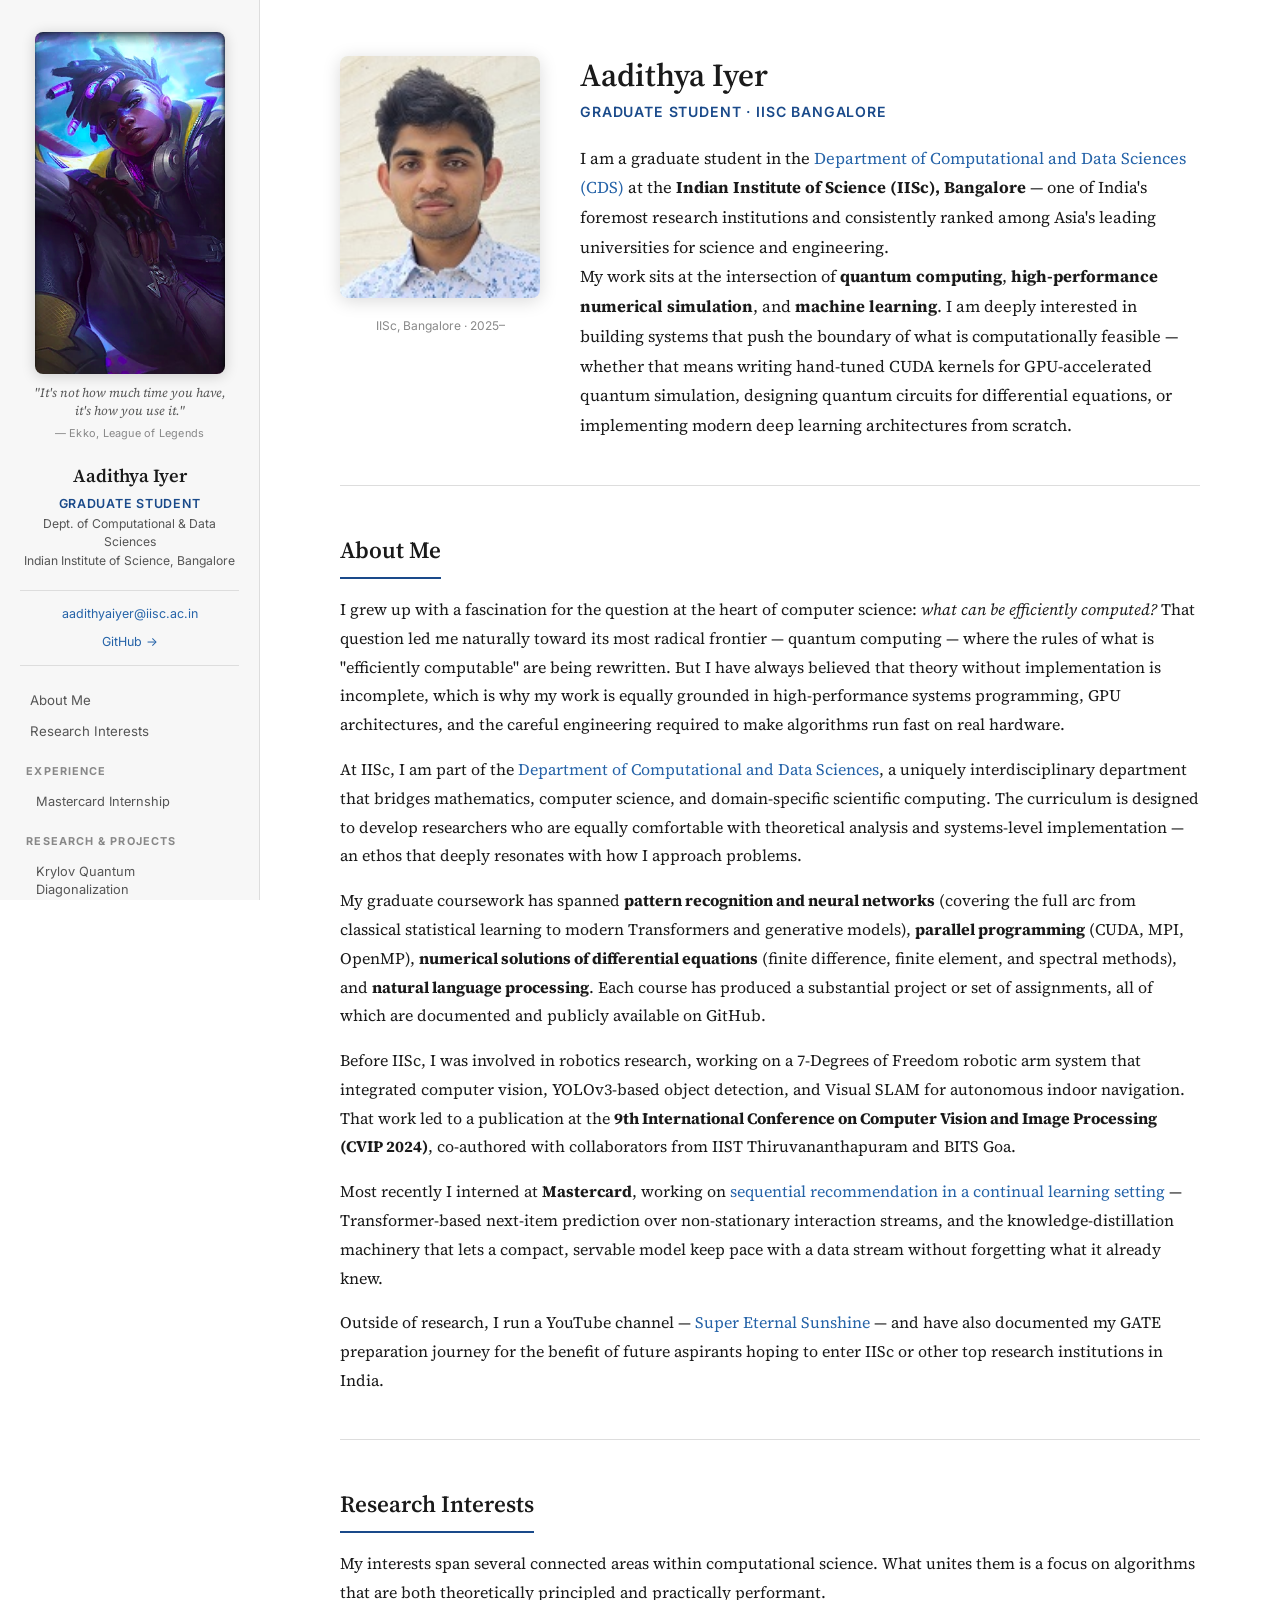
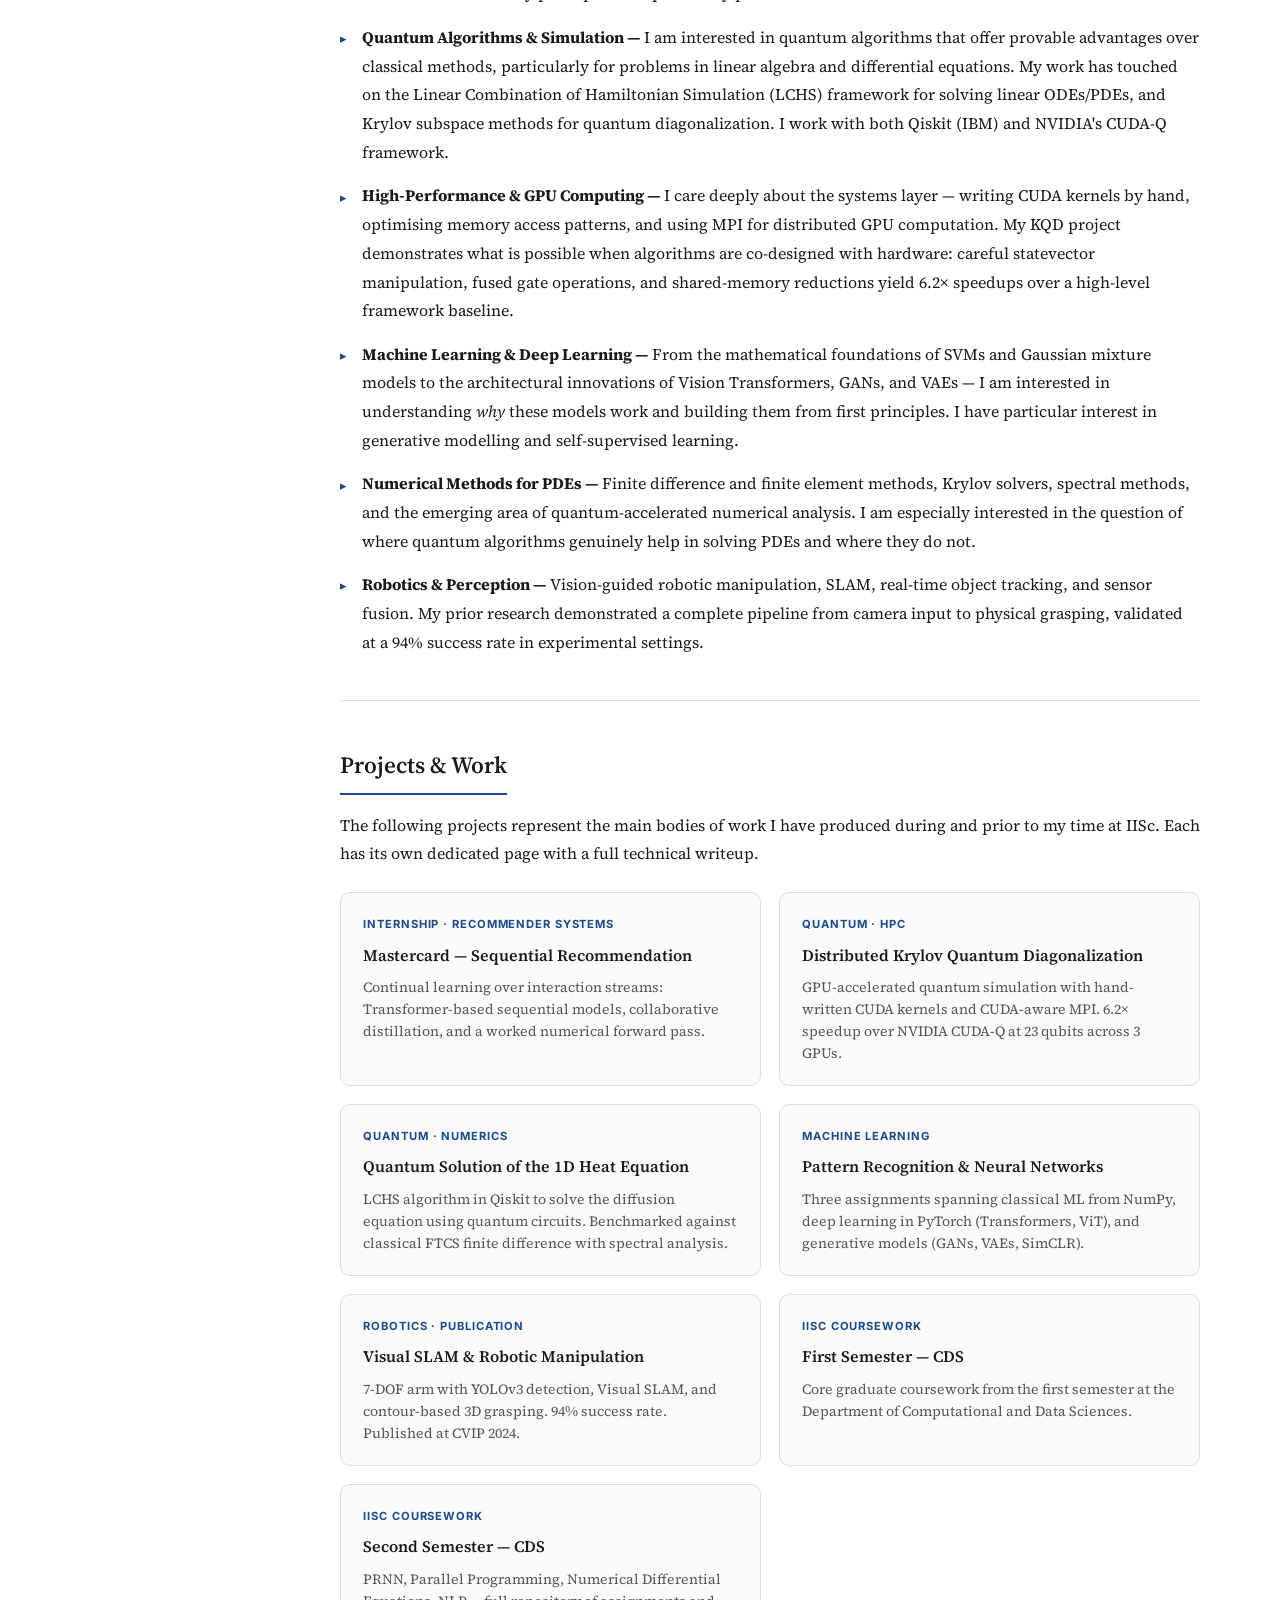
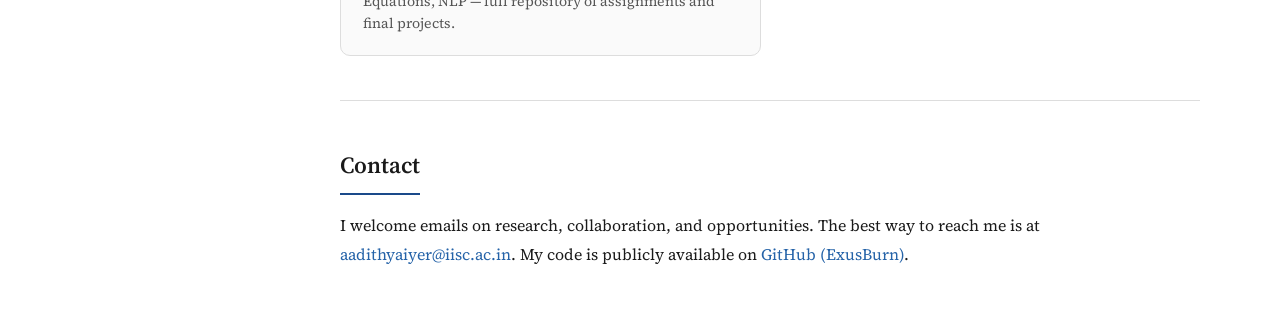
==== commit 55ff9f5a: "Add Mastercard internship page New page covering sequential recommendation in a continual learning s" ====
--- a/index.html
+++ b/index.html
@@ -74,6 +74,13 @@
         co-authored with collaborators from IIST Thiruvananthapuram and BITS Goa.
       </p>
       <p>
+        Most recently I interned at <strong>Mastercard</strong>, working on
+        <a href="mastercard.html">sequential recommendation in a continual learning setting</a> —
+        Transformer-based next-item prediction over non-stationary interaction streams, and the
+        knowledge-distillation machinery that lets a compact, servable model keep pace with a data
+        stream without forgetting what it already knew.
+      </p>
+      <p>
         Outside of research, I run a YouTube channel — <a href="https://www.youtube.com/@SuperEternalSunshine" target="_blank">Super Eternal Sunshine</a> —
         and have also documented my GATE preparation journey for the benefit of future aspirants
         hoping to enter IISc or other top research institutions in India.
@@ -136,6 +143,12 @@
         my time at IISc. Each has its own dedicated page with a full technical writeup.
       </p>
       <div class="project-cards">
+        <a href="mastercard.html" class="proj-card">
+          <span class="proj-card-tag">Internship · Recommender Systems</span>
+          <h3>Mastercard — Sequential Recommendation</h3>
+          <p>Continual learning over interaction streams: Transformer-based sequential models,
+          collaborative distillation, and a worked numerical forward pass.</p>
+        </a>
         <a href="kqd.html" class="proj-card">
           <span class="proj-card-tag">Quantum · HPC</span>
           <h3>Distributed Krylov Quantum Diagonalization</h3>
